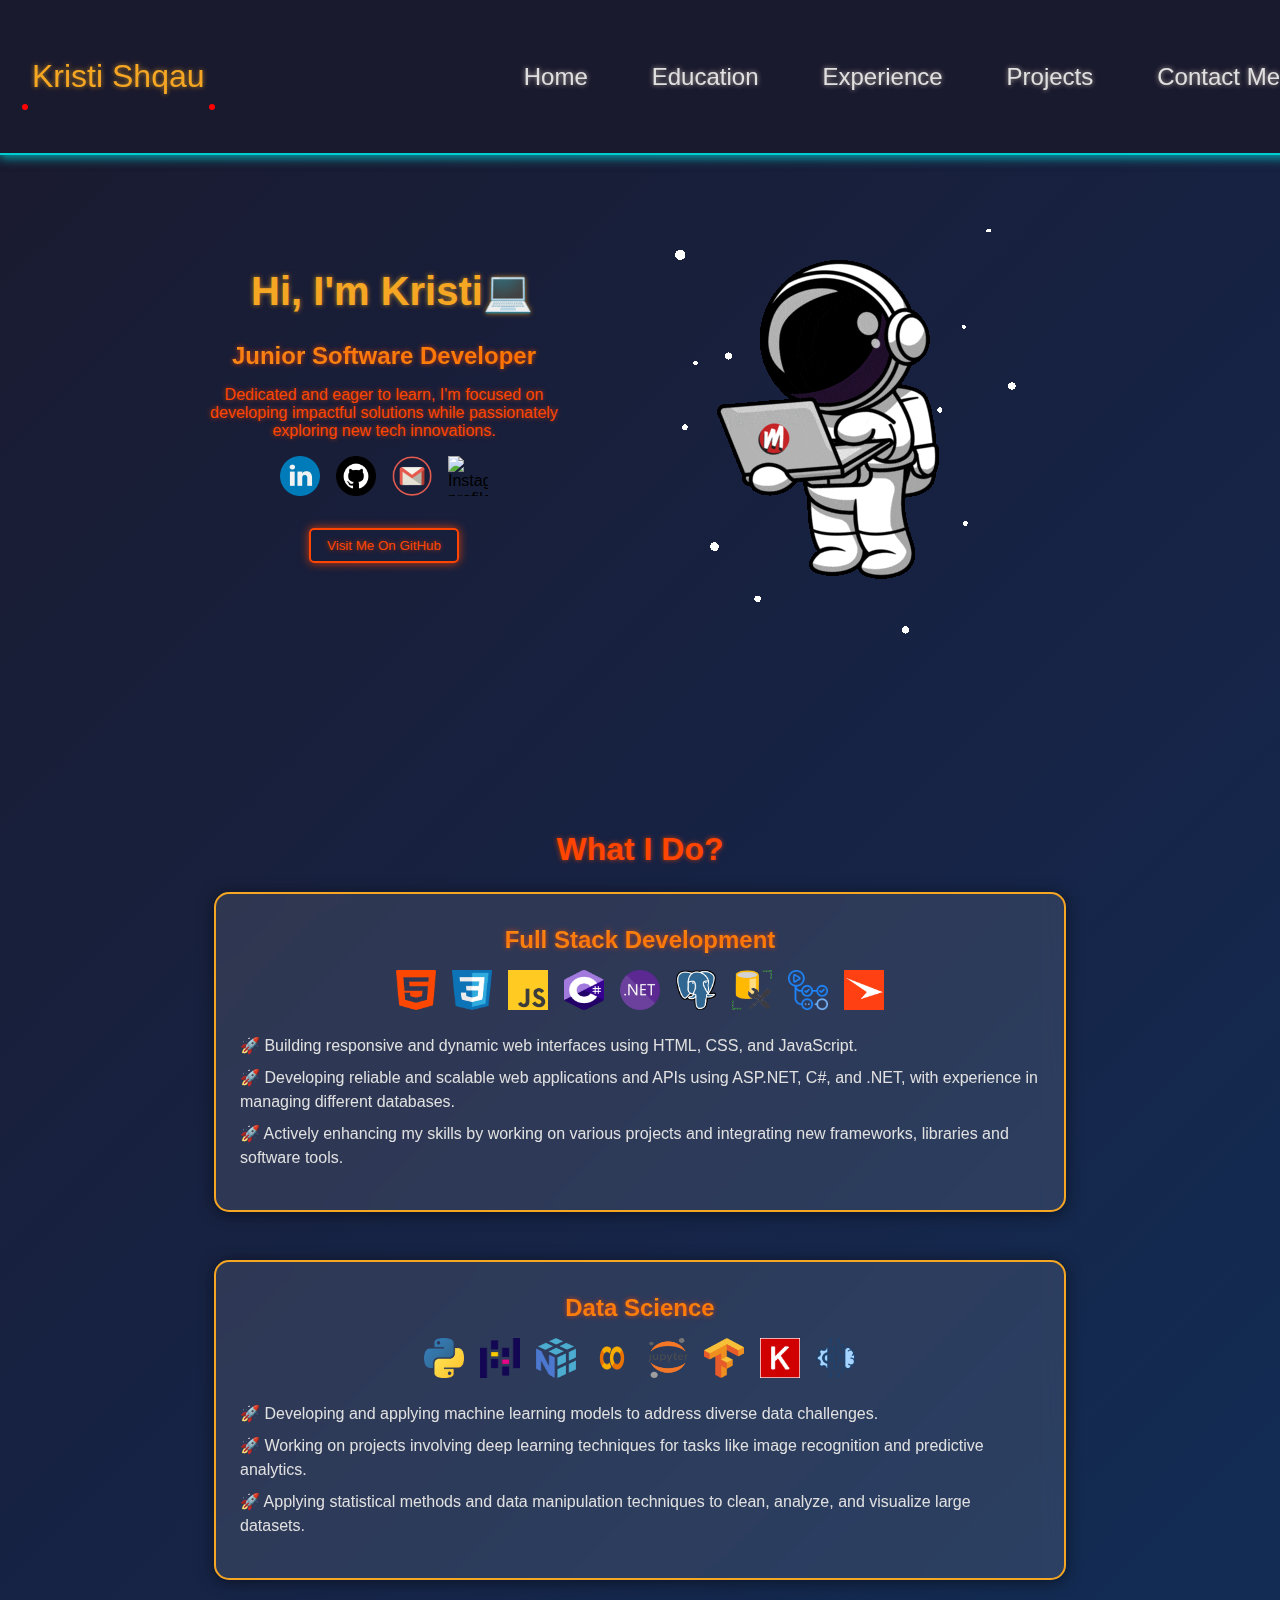
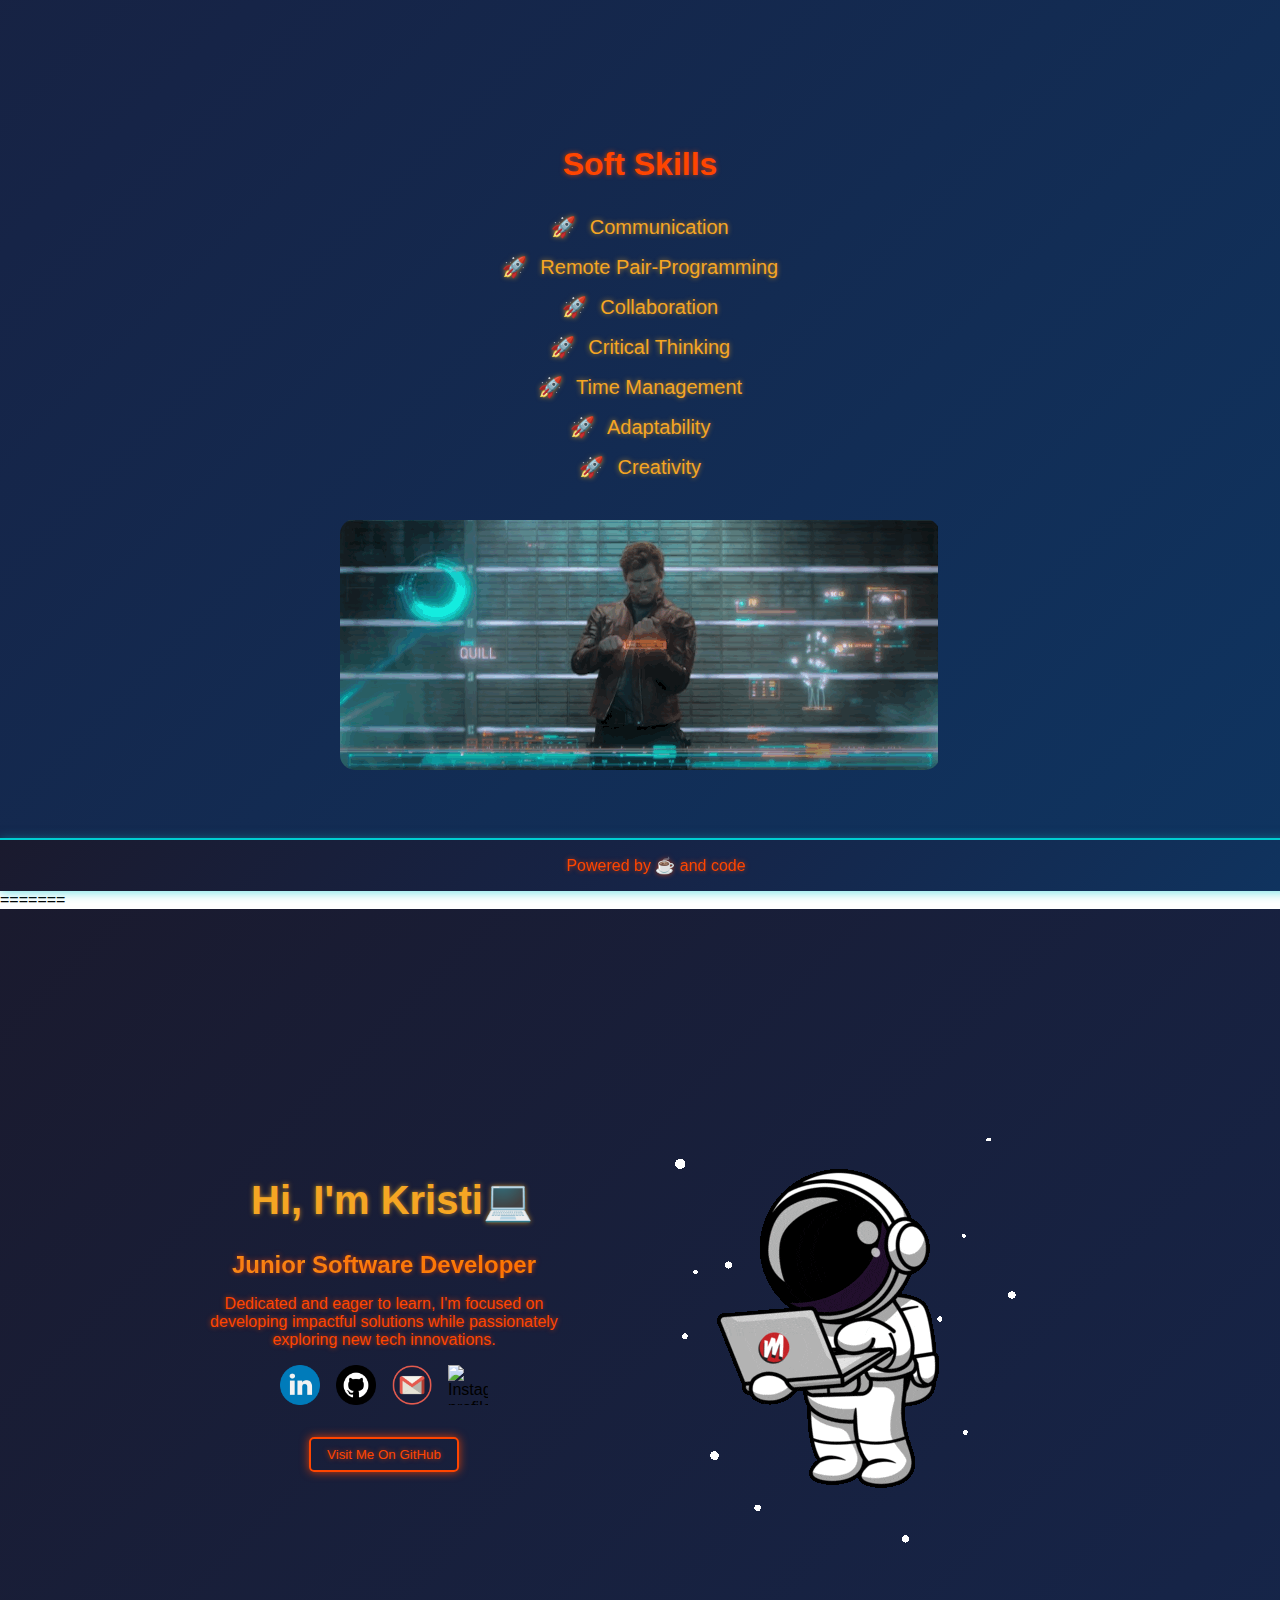
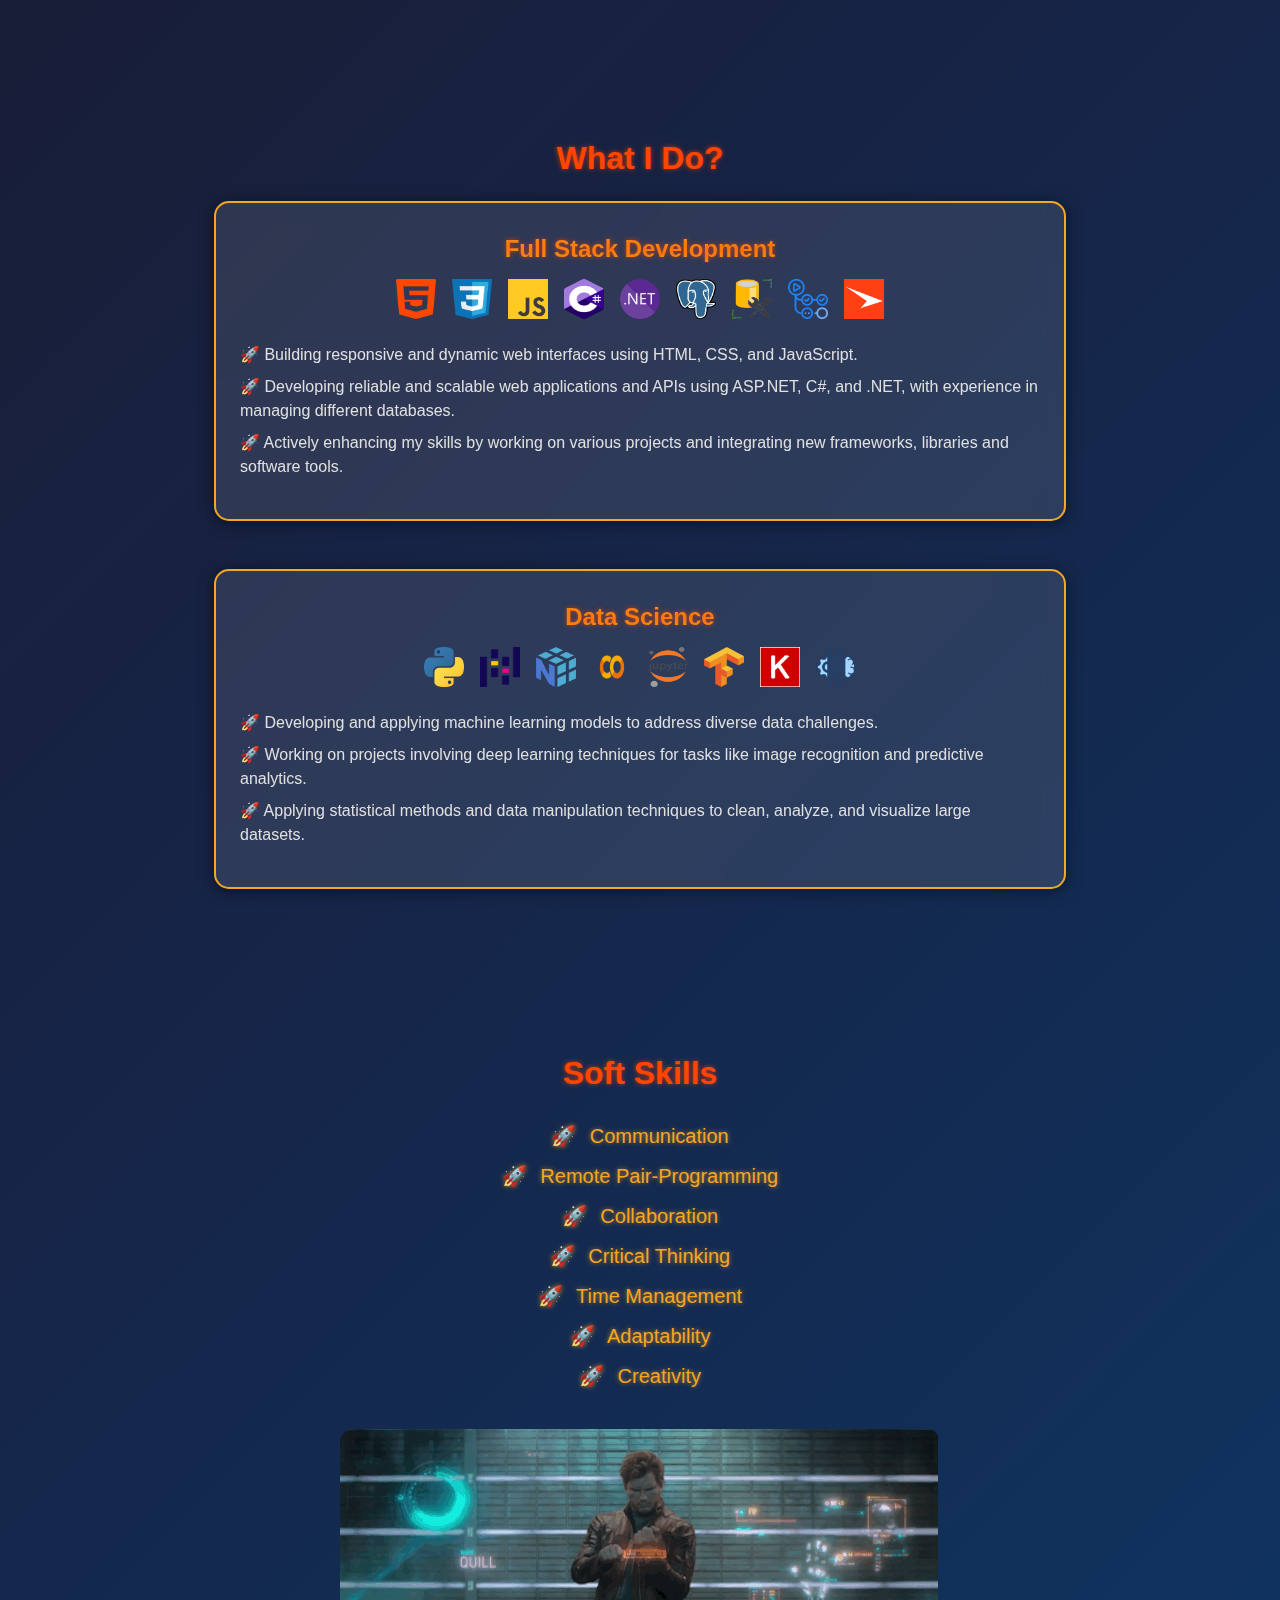
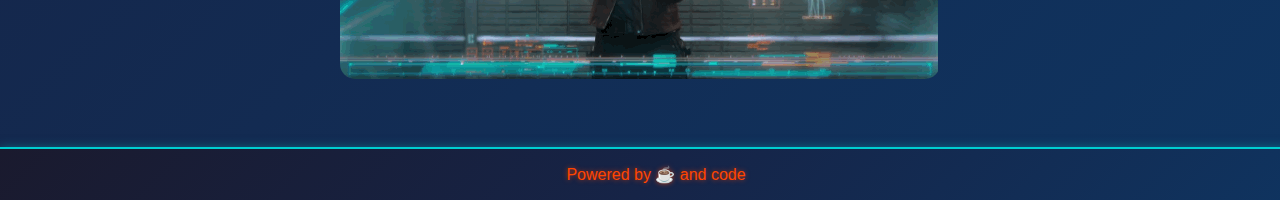
==== index.html @ fe83d421 "update index" ====
<!DOCTYPE html>
<html lang="en">
<head>
    <meta charset="UTF-8" />
    <meta http-equiv="X-UA-Compatible" content="IE=edge" />
    <meta name="viewport" content="width=device-width, initial-scale=1.0" />
    <title>Kristi Shqau</title>
    <link rel="icon" type="image/png" href="../assets/ChralshWebIcon.png">
    <link rel="stylesheet" href="../css/style.css" />
    <link rel="stylesheet" href="../css/mediaqueries.css" />
    <link rel="stylesheet" href="../css/index.css" />
</head>
<body>
    <nav id="desktop-nav">
        <div class="logo">Kristi Shqau</div>
        <div>
            <ul class="nav-links">
                <li><a href="./index.html">Home</a></li>
                <li><a href="./education.html">Education</a></li>
                <li><a href="./experience.html">Experience</a></li>
                <li><a href="./projects.html">Projects</a></li>
                <li><a href="./contact.html">Contact Me</a></li>
            </ul>
        </div>
    </nav>
    <nav id="hamburger-nav">
        <div class="logo">Kristi Shqau</div>
        <div class="hamburger-menu">
            <div class="hamburger-icon" onclick="toggleMenu()">
                <span></span>
                <span></span>
                <span></span>
            </div>
            <div class="menu-links">
              <li><a href="./index.html" onclick="toggleMenu()">Home</a></li>
              <li><a href="./education.html" onclick="toggleMenu()">Education</a></li>
              <li><a href="./experience.html" onclick="toggleMenu()">Experience</a></li>
              <li><a href="./projects.html" onclick="toggleMenu()">Projects</a></li>
              <li><a href="./contact.html" onclick="toggleMenu()">Contact</a></li>
          </div>
        </div>
    </nav>

    <main id="main-content">
        <section id="intro">
            <div class="intro-container">
                <div class="intro-text">
                    <h1 class="title">Hi, I'm Kristi💻</h1>
                    <h2 class="subtitle">Junior Software Developer</h2>
                    <p class="text">Dedicated and eager to learn, I'm focused on developing impactful solutions while passionately exploring new tech innovations.</p>
                    <div id="socials-container">
                        <img src="../assets/linkedin.png" alt="My LinkedIn profile" class="icon" onclick="window.open('https://linkedin.com/in/kristi-shqau');" />
                        <img src="../assets/github.png" alt="My Github profile" class="icon" onclick="window.open('https://github.com/kristishqau');" />
                        <img src="../assets/gmail.png" alt="Gmail profile" class="icon" onclick="window.open('mailto:shqaukristi4@gmail.com');" />
                        <img src="../assets/instagram.png" alt="Instagram profile" class="icon" onclick="window.open('https://instagram.com/kristishqau');" />
                    </div>
                    <button onclick="window.open('https://github.com/kristishqau');">Visit Me On GitHub</button>
                </div>
                <div class="intro-pic">
                    <img src="../assets/ChralshAnimatedGIF.gif" alt="Your Picture">
                </div>
            </div>
        </section>

        <section id="what-i-do">
            <h2 class="section-title">What I Do?</h2>
            <div class="what-i-do-container">
                <div class="service-section">
                <h3 class="subtitle">Full Stack Development</h3>
                <div class="skills-icons">
                    <div class="skill-icon" data-skill="HTML">
                      <img src="../assets/html.png" alt="HTML">
                    </div>
                    <div class="skill-icon" data-skill="CSS">
                      <img src="../assets/css.png" alt="CSS">
                    </div>
                    <div class="skill-icon" data-skill="JavaScript">
                      <img src="../assets/javascript.png" alt="JavaScript">
                    </div>
                    <div class="skill-icon" data-skill="C#">
                      <img src="../assets/csharp.png" alt="C#">
                    </div>
                    <div class="skill-icon" data-skill="DotNet">
                      <img src="../assets/dotnet.png" alt="DotNet">
                    </div>
                    <div class="skill-icon" data-skill="PostgreSQL">
                      <img src="../assets/postgresql.png" alt="PostgreSQL">
                    </div>
                    <div class="skill-icon" data-skill="Microsoft SQL Server Management Studio">
                      <img src="../assets/ssms.png" alt="Microsoft SQL Server Management Studio">
                    </div>
                    <div class="skill-icon" data-skill="Github Actions">
                      <img src="../assets/githubactions.png" alt="Github Actions">
                    </div>
                    <div class="skill-icon" data-skill="Creatio">
                      <img src="../assets/creatio.png" alt="Creatio">
                    </div>
                  </div>
                <ul class="services-list">
                    <li>🚀 Building responsive and dynamic web interfaces using HTML, CSS, and JavaScript.</li>
                    <li>🚀 Developing reliable and scalable web applications and APIs using ASP.NET, C#, and .NET, with experience in managing different databases.</li>
                    <li>🚀 Actively enhancing my skills by working on various projects and integrating new frameworks, libraries and software tools.</li>
                </ul>
                </div>
                <div class="service-section">
                <h3 class="subtitle">Data Science</h3>
                <div class="skills-icons">
                    <div class="skill-icon" data-skill="Python">
                      <img src="../assets/python.png" alt="Python">
                    </div>
                    <div class="skill-icon" data-skill="Pandas">
                      <img src="../assets/pandas.png" alt="Pandas">
                    </div>
                    <div class="skill-icon" data-skill="NumPy">
                      <img src="../assets/numpy.png" alt="NumPy">
                    </div>
                    <div class="skill-icon" data-skill="Google Colab">
                      <img src="../assets/GoogleColab.png" alt="Google Colab">
                    </div>
                    <div class="skill-icon" data-skill="Jupyter Notebook">
                      <img src="../assets/jupyter.png" alt="Jupyter Notebook">
                    </div>
                    <div class="skill-icon" data-skill="TensorFlow">
                      <img src="../assets/tensorflow.png" alt="TensorFlow">
                    </div>
                    <div class="skill-icon" data-skill="Keras">
                      <img src="../assets/keras.png" alt="Keras">
                    </div>
                    <div class="skill-icon" data-skill="Deep Learning">
                      <img src="../assets/deeplearning.png" alt="Deep Learning">
                    </div>
                  </div>
                <ul class="services-list">
                    <li>🚀 Developing and applying machine learning models to address diverse data challenges.</li>
                    <li>🚀 Working on projects involving deep learning techniques for tasks like image recognition and predictive analytics.</li>
                    <li>🚀 Applying statistical methods and data manipulation techniques to clean, analyze, and visualize large datasets.</li>
                </ul>
                </div>
            </div>
        </section>

        <section id="soft-skills">
            <div class="soft-skills-container">
              <div class="soft-skills-text">
                <h2 class="section-title">Soft Skills</h2>
                <ul class="skills-list">
                  <li><span class="emoji">🚀</span> Communication</li>
                  <li><span class="emoji">🚀</span> Remote Pair-Programming</li>
                  <li><span class="emoji">🚀</span> Collaboration</li>
                  <li><span class="emoji">🚀</span> Critical Thinking</li>
                  <li><span class="emoji">🚀</span> Time Management</li>
                  <li><span class="emoji">🚀</span> Adaptability</li>
                  <li><span class="emoji">🚀</span> Creativity</li>
                </ul>
              </div>
              <div class="soft-skills-pic">
                <img src="../assets/machine.gif" alt="Soft Skills" />
              </div>
            </div>
          </section>
    </main>

    <footer class="footer">
      Powered by ☕ and code
    </footer>

    <script src="../js/script.js"></script>
</body>
</html>
=======
<!DOCTYPE html>
<html lang="en">
<head>
    <meta charset="UTF-8" />
    <meta http-equiv="X-UA-Compatible" content="IE=edge" />
    <meta name="viewport" content="width=device-width, initial-scale=1.0" />
    <title>Kristi Shqau</title>
    <link rel="icon" type="image/png" href="../assets/ChralshWebIcon.png">
    <link rel="stylesheet" href="../css/style.css" />
    <link rel="stylesheet" href="../css/mediaqueries.css" />
    <link rel="stylesheet" href="../css/index.css" />
</head>
<body>
    <nav id="desktop-nav">
        <div class="logo">Kristi Shqau</div>
        <div>
            <ul class="nav-links">
                <li><a href="../index.html">Home</a></li>
                <li><a href="../pages/education.html">Education</a></li>
                <li><a href="../pages/experience.html">Experience</a></li>
                <li><a href="../pages/projects.html">Projects</a></li>
                <li><a href="../pages/contact.html">Contact Me</a></li>
            </ul>
        </div>
    </nav>
    <nav id="hamburger-nav">
        <div class="logo">Kristi Shqau</div>
        <div class="hamburger-menu">
            <div class="hamburger-icon" onclick="toggleMenu()">
                <span></span>
                <span></span>
                <span></span>
            </div>
            <div class="menu-links">
                <li><a href="../index.html" onclick="toggleMenu()">Home</a></li>
                <li><a href="../pages/education.html" onclick="toggleMenu()">Education</a></li>
                <li><a href="../pages/experience.html" onclick="toggleMenu()">Experience</a></li>
                <li><a href="../pages/projects.html" onclick="toggleMenu()">Projects</a></li>
                <li><a href="../pages/contact.html" onclick="toggleMenu()">Contact</a></li>
            </div>
        </div>
    </nav>

    <main id="main-content">
        <section id="intro">
            <div class="intro-container">
                <div class="intro-text">
                    <h1 class="title">Hi, I'm Kristi💻</h1>
                    <h2 class="subtitle">Junior Software Developer</h2>
                    <p class="text">Dedicated and eager to learn, I'm focused on developing impactful solutions while passionately exploring new tech innovations.</p>
                    <div id="socials-container">
                        <img src="../assets/linkedin.png" alt="My LinkedIn profile" class="icon" onclick="window.open('https://linkedin.com/in/kristi-shqau');" />
                        <img src="../assets/github.png" alt="My Github profile" class="icon" onclick="window.open('https://github.com/kristishqau');" />
                        <img src="../assets/gmail.png" alt="Gmail profile" class="icon" onclick="window.open('mailto:shqaukristi4@gmail.com');" />
                        <img src="../assets/instagram.png" alt="Instagram profile" class="icon" onclick="window.open('https://instagram.com/kristishqau');" />
                    </div>
                    <button onclick="window.open('https://github.com/kristishqau');">Visit Me On GitHub</button>
                </div>
                <div class="intro-pic">
                    <img src="../assets/ChralshAnimatedGIF.gif" alt="Your Picture">
                </div>
            </div>
        </section>

        <section id="what-i-do">
            <h2 class="section-title">What I Do?</h2>
            <div class="what-i-do-container">
                <div class="service-section">
                <h3 class="subtitle">Full Stack Development</h3>
                <div class="skills-icons">
                    <div class="skill-icon" data-skill="HTML">
                      <img src="../assets/html.png" alt="HTML">
                    </div>
                    <div class="skill-icon" data-skill="CSS">
                      <img src="../assets/css.png" alt="CSS">
                    </div>
                    <div class="skill-icon" data-skill="JavaScript">
                      <img src="../assets/javascript.png" alt="JavaScript">
                    </div>
                    <div class="skill-icon" data-skill="C#">
                      <img src="../assets/csharp.png" alt="C#">
                    </div>
                    <div class="skill-icon" data-skill="DotNet">
                      <img src="../assets/dotnet.png" alt="DotNet">
                    </div>
                    <div class="skill-icon" data-skill="PostgreSQL">
                      <img src="../assets/postgresql.png" alt="PostgreSQL">
                    </div>
                    <div class="skill-icon" data-skill="Microsoft SQL Server Management Studio">
                      <img src="../assets/ssms.png" alt="Microsoft SQL Server Management Studio">
                    </div>
                    <div class="skill-icon" data-skill="Github Actions">
                      <img src="../assets/githubactions.png" alt="Github Actions">
                    </div>
                    <div class="skill-icon" data-skill="Creatio">
                      <img src="../assets/creatio.png" alt="Creatio">
                    </div>
                  </div>
                <ul class="services-list">
                    <li>🚀 Building responsive and dynamic web interfaces using HTML, CSS, and JavaScript.</li>
                    <li>🚀 Developing reliable and scalable web applications and APIs using ASP.NET, C#, and .NET, with experience in managing different databases.</li>
                    <li>🚀 Actively enhancing my skills by working on various projects and integrating new frameworks, libraries and software tools.</li>
                </ul>
                </div>
                <div class="service-section">
                <h3 class="subtitle">Data Science</h3>
                <div class="skills-icons">
                    <div class="skill-icon" data-skill="Python">
                      <img src="../assets/python.png" alt="Python">
                    </div>
                    <div class="skill-icon" data-skill="Pandas">
                      <img src="../assets/pandas.png" alt="Pandas">
                    </div>
                    <div class="skill-icon" data-skill="NumPy">
                      <img src="../assets/numpy.png" alt="NumPy">
                    </div>
                    <div class="skill-icon" data-skill="Google Colab">
                      <img src="../assets/GoogleColab.png" alt="Google Colab">
                    </div>
                    <div class="skill-icon" data-skill="Jupyter Notebook">
                      <img src="../assets/jupyter.png" alt="Jupyter Notebook">
                    </div>
                    <div class="skill-icon" data-skill="TensorFlow">
                      <img src="../assets/tensorflow.png" alt="TensorFlow">
                    </div>
                    <div class="skill-icon" data-skill="Keras">
                      <img src="../assets/keras.png" alt="Keras">
                    </div>
                    <div class="skill-icon" data-skill="Deep Learning">
                      <img src="../assets/deeplearning.png" alt="Deep Learning">
                    </div>
                  </div>
                <ul class="services-list">
                    <li>🚀 Developing and applying machine learning models to address diverse data challenges.</li>
                    <li>🚀 Working on projects involving deep learning techniques for tasks like image recognition and predictive analytics.</li>
                    <li>🚀 Applying statistical methods and data manipulation techniques to clean, analyze, and visualize large datasets.</li>
                </ul>
                </div>
            </div>
        </section>

        <section id="soft-skills">
            <div class="soft-skills-container">
              <div class="soft-skills-text">
                <h2 class="section-title">Soft Skills</h2>
                <ul class="skills-list">
                  <li><span class="emoji">🚀</span> Communication</li>
                  <li><span class="emoji">🚀</span> Remote Pair-Programming</li>
                  <li><span class="emoji">🚀</span> Collaboration</li>
                  <li><span class="emoji">🚀</span> Critical Thinking</li>
                  <li><span class="emoji">🚀</span> Time Management</li>
                  <li><span class="emoji">🚀</span> Adaptability</li>
                  <li><span class="emoji">🚀</span> Creativity</li>
                </ul>
              </div>
              <div class="soft-skills-pic">
                <img src="../assets/machine.gif" alt="Soft Skills" />
              </div>
            </div>
          </section>
    </main>

    <footer class="footer">
      Powered by ☕ and code
    </footer>

    <script src="../js/script.js"></script>
</body>
</html>
---- css/style.css ----
<<<<<<< HEAD
@import url("https://fonts.googleapis.com/css2?family=Audiowide&display=swap");

* {
  margin: 0;
  padding: 0;
  box-sizing: border-box;
}

html, body {
  height: 100%;
  font-family: 'Audiowide', sans-serif;
  display: flex;
  flex-direction: column;
}

body {
  margin: 0;
  display: flex;
  flex-direction: column;
  min-height: 100vh;
}

html {
  scroll-behavior: smooth;
}

p {
  color: rgb(85, 85, 85);
}

a,
.btn {
  transition: all 300ms ease;
}

nav,
.nav-links {
  font-family: 'Audiowide', sans-serif;
  display: flex;
}

nav {
  justify-content: space-between; 
  align-items: center;
  height: 17vh;
  position: fixed; 
  top: 0;
  left: 0;
  width: 100%;
  background-color: #1a1a2e; 
  z-index: 100; 
  padding: 0 1rem; 
  animation: floatNav 2s infinite; 
  text-shadow: 0 0 5px rgba(240, 227, 206, 0.7);
  border-bottom: 2px solid #00CED1; 
  box-shadow: 0 2px 10px rgba(0, 206, 209, 0.5); 
}

.nav-links {
  gap: 2rem;
  list-style: none;
  font-size: 1.5rem;
}

.nav-links a {
  color: #e0e0e0; 
  text-decoration: none;
  transition: all 0.3s ease-in-out;
  padding: 0.5rem 1rem;
  border-radius: 5px; 
}

.nav-links a:hover {
  color: #f5a623; 
  text-decoration: underline;
  text-underline-offset: 1rem;
  text-decoration-color: #f5a623;
  text-shadow: 0 0 5px rgba(245, 166, 35, 0.7);
}

@keyframes floatNav {
  0% {
    transform: translateY(0);
  }
  50% {
    transform: translateY(-5px);
  }
  100% {
    transform: translateY(0);
  }
}

.text {
  font-family: 'Audiowide', sans-serif;
  color: #FF4500; 
  border-radius: 10px;
  text-align: center; 
  margin: 1rem 0;
  flex: 1; 
  text-shadow: 0 0 5px rgba(255, 69, 0, 0.7);
}

.subtitle {
  font-family: 'Audiowide', sans-serif;
  color: #f5a623;
  font-size: 2rem; 
  text-align: center; 
  margin-top: 0.5rem; 
  margin-bottom: 1rem; 
  background: linear-gradient(90deg, #f5a623, #ff8c00);
  -webkit-background-clip: text;
  -webkit-text-fill-color: transparent;
  background-clip: text;
  text-shadow: 0 0 5px rgba(245, 166, 35, 0.7);
}

.title,
.logo {
  font-family: 'Audiowide', sans-serif;
  color: #f5a623;
  font-size: 2rem;
  margin-left: 1rem;
  position: relative;
  animation: rocketLaunch 2s infinite;
  text-shadow: 0 0 5px rgba(245, 166, 35, 0.7);
}

@keyframes rocketLaunch {
  0% {
    transform: translateY(0);
  }
  50% {
    transform: translateY(-10px);
  }
  100% {
    transform: translateY(0);
  }
}

@keyframes rocketTrail {
  0% {
    opacity: 1;
    transform: scale(0.8);
  }
  100% {
    opacity: 0;
    transform: scale(1.2);
  }
}

.logo::before, .logo::after {
  content: '';
  position: absolute;
  width: 6px;
  height: 6px;
  border-radius: 50%;
  background-color: #f00;
  animation: rocketTrail 0.6s infinite;
}

.logo::before {
  bottom: -15px;
  left: -10px;
}

.logo::after {
  bottom: -15px;
  right: -10px;
}

.logo:hover {
  cursor: default;
}

#hamburger-nav {
  display: none;
}

.hamburger-menu {
  position: relative;
  display: inline-block;
  z-index: 1;
}

.hamburger-icon {
  display: flex;
  flex-direction: column;
  justify-content: space-between;
  height: 24px;
  width: 30px;
  cursor: pointer;
  position: relative;
  animation: rocketLaunch 2s infinite;
}

.hamburger-icon span {
  width: 100%;
  height: 2px;
  background-color:  #f5a623;
  box-shadow: 0 0 5px rgba(245, 166, 35, 0.7);
  transition: all 0.3s ease-in-out;
}

.hamburger-icon::before, .hamburger-icon::after {
  content: '';
  position: absolute;
  width: 6px;
  height: 6px;
  border-radius: 50%;
  background-color: #f00;
  animation: rocketTrail 0.6s infinite;
}

.hamburger-icon::before {
  bottom: -15px;
  left: -10px;
}

.hamburger-icon::after {
  bottom: -15px;
  right: -10px;
}

.hamburger-icon.open span:first-child {
  transform: rotate(45deg) translate(10px, 5px);
}

.hamburger-icon.open span:nth-child(2) {
  opacity: 0;
}

.hamburger-icon.open span:last-child {
  transform: rotate(-45deg) translate(10px, -5px);
}

.menu-links {
  position: absolute;
  top: 100%;
  right: 0;
  background-color:  #1a1a2e;
  width: fit-content;
  max-height: 0;
  font-family: 'Audiowide', sans-serif;
  overflow: hidden;
  transition: all 0.3s ease-in-out;
  border-radius: 2px solid #00CED1;
  text-shadow: 0 0 5px rgba(240, 227, 206, 0.7);
  box-shadow: 0 2px 10px rgba(0, 206, 209, 0.5); 
}

.services-list {
  list-style: none;
  padding: 0;
  font-family: 'Audiowide', sans-serif;
  color: #e0e0e0;
  font-size: 1rem;
  line-height: 1.5;
}

.services-list li {
  margin-bottom: 0.5rem;
}

.menu-links a {
  display: block;
  padding: 10px;
  text-align: center;
  font-size: 1.2rem;
  color: #fff;
  text-decoration: none;
  transition: all 0.3s ease-in-out;
  border: 2px solid #00CED1; 
}

.menu-links a:hover {
  color: #f5a623; 
  text-decoration-color: #f5a623;
  text-shadow: 0 0 5px rgba(245, 166, 35, 0.7);
}

.menu-links li {
  list-style: none;
}

.menu-links.open {
  max-height: 300px;
}

main {
  flex: 1;
}

#main-content {
  flex: 1; 
  padding: 2rem; 
  background: linear-gradient(135deg, #1a1a2e 0%, #162447 50%, #0f3460 100%);
}

section {
  padding-top: 4vh;
  margin: 0 10rem;
  margin-top: 12vh; 
  box-sizing: border-box;
}

.section-container {
  display: flex;
}

.title {
  font-size: 3rem;
  text-align: center;
}

#socials-container {
  display: flex;
  justify-content: center;
  margin-top: 1rem;
  margin-bottom: 1rem;
  gap: 1rem;
}

.icon {
  width: 40px;
  height: 40px;
  cursor: pointer;
  transition: transform 0.3s;
}

.icon:hover {
  transform: scale(1.1);
}

footer {
  font-family: 'Audiowide', sans-serif;
  color: #FF4500;
  position: flex; 
  left: 0;
  bottom: 0;
  width: 100%; 
  background: linear-gradient(135deg, #1a1a2e 0%, #162447 50%, #0f3460 100%);
  padding: 1rem;
  text-align: center;
  z-index: 100; 
  text-shadow: 0 0 5px rgba(255, 69, 0, 0.7);
  border-top: 2px solid #00CED1;
  box-shadow: 0 2px 10px rgba(0, 206, 209, 0.5); 
}

.footer:hover {
  cursor: default;
=======
@import url("https://fonts.googleapis.com/css2?family=Audiowide&display=swap");

* {
  margin: 0;
  padding: 0;
  box-sizing: border-box;
}

html, body {
  height: 100%;
  font-family: 'Audiowide', sans-serif;
  display: flex;
  flex-direction: column;
}

body {
  margin: 0;
  display: flex;
  flex-direction: column;
  min-height: 100vh;
}

html {
  scroll-behavior: smooth;
}

p {
  color: rgb(85, 85, 85);
}

a,
.btn {
  transition: all 300ms ease;
}

nav,
.nav-links {
  font-family: 'Audiowide', sans-serif;
  display: flex;
}

nav {
  justify-content: space-between; 
  align-items: center;
  height: 17vh;
  position: fixed; 
  top: 0;
  left: 0;
  width: 100%;
  background-color: #1a1a2e; 
  z-index: 100; 
  padding: 0 1rem; 
  animation: floatNav 2s infinite; 
  text-shadow: 0 0 5px rgba(240, 227, 206, 0.7);
  border-bottom: 2px solid #00CED1; 
  box-shadow: 0 2px 10px rgba(0, 206, 209, 0.5); 
}

.nav-links {
  gap: 2rem;
  list-style: none;
  font-size: 1.5rem;
}

.nav-links a {
  color: #e0e0e0; 
  text-decoration: none;
  transition: all 0.3s ease-in-out;
  padding: 0.5rem 1rem;
  border-radius: 5px; 
}

.nav-links a:hover {
  color: #f5a623; 
  text-decoration: underline;
  text-underline-offset: 1rem;
  text-decoration-color: #f5a623;
  text-shadow: 0 0 5px rgba(245, 166, 35, 0.7);
}

@keyframes floatNav {
  0% {
    transform: translateY(0);
  }
  50% {
    transform: translateY(-5px);
  }
  100% {
    transform: translateY(0);
  }
}

.text {
  font-family: 'Audiowide', sans-serif;
  color: #FF4500; 
  border-radius: 10px;
  text-align: center; 
  margin: 1rem 0;
  flex: 1; 
  text-shadow: 0 0 5px rgba(255, 69, 0, 0.7);
}

.subtitle {
  font-family: 'Audiowide', sans-serif;
  color: #f5a623;
  font-size: 2rem; 
  text-align: center; 
  margin-top: 0.5rem; 
  margin-bottom: 1rem; 
  background: linear-gradient(90deg, #f5a623, #ff8c00);
  -webkit-background-clip: text;
  -webkit-text-fill-color: transparent;
  background-clip: text;
  text-shadow: 0 0 5px rgba(245, 166, 35, 0.7);
}

.title,
.logo {
  font-family: 'Audiowide', sans-serif;
  color: #f5a623;
  font-size: 2rem;
  margin-left: 1rem;
  position: relative;
  animation: rocketLaunch 2s infinite;
  text-shadow: 0 0 5px rgba(245, 166, 35, 0.7);
}

@keyframes rocketLaunch {
  0% {
    transform: translateY(0);
  }
  50% {
    transform: translateY(-10px);
  }
  100% {
    transform: translateY(0);
  }
}

@keyframes rocketTrail {
  0% {
    opacity: 1;
    transform: scale(0.8);
  }
  100% {
    opacity: 0;
    transform: scale(1.2);
  }
}

.logo::before, .logo::after {
  content: '';
  position: absolute;
  width: 6px;
  height: 6px;
  border-radius: 50%;
  background-color: #f00;
  animation: rocketTrail 0.6s infinite;
}

.logo::before {
  bottom: -15px;
  left: -10px;
}

.logo::after {
  bottom: -15px;
  right: -10px;
}

.logo:hover {
  cursor: default;
}

#hamburger-nav {
  display: none;
}

.hamburger-menu {
  position: relative;
  display: inline-block;
  z-index: 1;
}

.hamburger-icon {
  display: flex;
  flex-direction: column;
  justify-content: space-between;
  height: 24px;
  width: 30px;
  cursor: pointer;
  position: relative;
  animation: rocketLaunch 2s infinite;
}

.hamburger-icon span {
  width: 100%;
  height: 2px;
  background-color:  #f5a623;
  box-shadow: 0 0 5px rgba(245, 166, 35, 0.7);
  transition: all 0.3s ease-in-out;
}

.hamburger-icon::before, .hamburger-icon::after {
  content: '';
  position: absolute;
  width: 6px;
  height: 6px;
  border-radius: 50%;
  background-color: #f00;
  animation: rocketTrail 0.6s infinite;
}

.hamburger-icon::before {
  bottom: -15px;
  left: -10px;
}

.hamburger-icon::after {
  bottom: -15px;
  right: -10px;
}

.hamburger-icon.open span:first-child {
  transform: rotate(45deg) translate(10px, 5px);
}

.hamburger-icon.open span:nth-child(2) {
  opacity: 0;
}

.hamburger-icon.open span:last-child {
  transform: rotate(-45deg) translate(10px, -5px);
}

.menu-links {
  position: absolute;
  top: 100%;
  right: 0;
  background-color:  #1a1a2e;
  width: fit-content;
  max-height: 0;
  font-family: 'Audiowide', sans-serif;
  overflow: hidden;
  transition: all 0.3s ease-in-out;
  border-radius: 2px solid #00CED1;
  text-shadow: 0 0 5px rgba(240, 227, 206, 0.7);
  box-shadow: 0 2px 10px rgba(0, 206, 209, 0.5); 
}

.services-list {
  list-style: none;
  padding: 0;
  font-family: 'Audiowide', sans-serif;
  color: #e0e0e0;
  font-size: 1rem;
  line-height: 1.5;
}

.services-list li {
  margin-bottom: 0.5rem;
}

.menu-links a {
  display: block;
  padding: 10px;
  text-align: center;
  font-size: 1.2rem;
  color: #fff;
  text-decoration: none;
  transition: all 0.3s ease-in-out;
  border: 2px solid #00CED1; 
}

.menu-links a:hover {
  color: #f5a623; 
  text-decoration-color: #f5a623;
  text-shadow: 0 0 5px rgba(245, 166, 35, 0.7);
}

.menu-links li {
  list-style: none;
}

.menu-links.open {
  max-height: 300px;
}

main {
  flex: 1;
}

#main-content {
  flex: 1; 
  padding: 2rem; 
  background: linear-gradient(135deg, #1a1a2e 0%, #162447 50%, #0f3460 100%);
}

section {
  padding-top: 4vh;
  margin: 0 10rem;
  margin-top: 12vh; 
  box-sizing: border-box;
}

.section-container {
  display: flex;
}

.title {
  font-size: 3rem;
  text-align: center;
}

#socials-container {
  display: flex;
  justify-content: center;
  margin-top: 1rem;
  margin-bottom: 1rem;
  gap: 1rem;
}

.icon {
  width: 40px;
  height: 40px;
  cursor: pointer;
  transition: transform 0.3s;
}

.icon:hover {
  transform: scale(1.1);
}

footer {
  font-family: 'Audiowide', sans-serif;
  color: #FF4500;
  position: flex; 
  left: 0;
  bottom: 0;
  width: 100%; 
  background: linear-gradient(135deg, #1a1a2e 0%, #162447 50%, #0f3460 100%);
  padding: 1rem;
  text-align: center;
  z-index: 100; 
  text-shadow: 0 0 5px rgba(255, 69, 0, 0.7);
  border-top: 2px solid #00CED1;
  box-shadow: 0 2px 10px rgba(0, 206, 209, 0.5); 
}

.footer:hover {
  cursor: default;
>>>>>>> 8d13cd2512633ac71db98e1af1cf1fa1e4f5f92f
}
---- css/mediaqueries.css ----
<<<<<<< HEAD
@media screen and (max-width: 1400px) {
  #contact,
  #projects {
    height: fit-content;
  }
}

@media screen and (max-width: 1200px) {
  #desktop-nav {
    display: none;
  }
  #hamburger-nav {
    display: flex;
  }
  #experience {
    margin-top: 17vh;
  }

  section,
  .contact-container{
    height: fit-content;
  }

  section {
    margin: 0 5%;
    margin-top: 17vh; 
  }
}

@media screen and (max-width: 768px) {
  .contact-container{
    flex-wrap: wrap;
  }

  .contact-text,
  .nav-links li a {
    font-size: 1rem;
  }

  .logo {
    font-size: 1.5rem;
  }

  .nav-links {
    flex-direction: column;
    gap: 0.5rem;
    text-align: center;
  }
  
  .contact-image img,
  .intro-pic img {
    height: 400px;
    width: 100%;
    display: flex;
    justify-content: center;
    align-items: center;
  }

  .title {
    font-size: 2rem;
  }

  .intro-container {
    display: flex;
    flex-direction: column;
    gap: 2rem;
    text-align: center;
    align-items: center;
  }

  .intro-text {
    text-align: center; 
    flex: 2;
    margin-left: 2rem;
  }

  .services-list {
    font-size: 0.9rem;
  }

  footer {
    height: auto; 
    margin-bottom: 2rem; 
  }
=======
@media screen and (max-width: 1400px) {
  #contact,
  #projects {
    height: fit-content;
  }
}

@media screen and (max-width: 1200px) {
  #desktop-nav {
    display: none;
  }
  #hamburger-nav {
    display: flex;
  }
  #experience {
    margin-top: 17vh;
  }

  section,
  .contact-container{
    height: fit-content;
  }

  section {
    margin: 0 5%;
    margin-top: 17vh; 
  }
}

@media screen and (max-width: 768px) {
  .contact-container{
    flex-wrap: wrap;
  }

  .contact-text,
  .nav-links li a {
    font-size: 1rem;
  }

  .logo {
    font-size: 1.5rem;
  }

  .nav-links {
    flex-direction: column;
    gap: 0.5rem;
    text-align: center;
  }
  
  .contact-image img,
  .intro-pic img {
    height: 400px;
    width: 100%;
    display: flex;
    justify-content: center;
    align-items: center;
  }

  .title {
    font-size: 2rem;
  }

  .intro-container {
    display: flex;
    flex-direction: column;
    gap: 2rem;
    text-align: center;
    align-items: center;
  }

  .intro-text {
    text-align: center; 
    flex: 2;
    margin-left: 2rem;
  }

  .services-list {
    font-size: 0.9rem;
  }

  footer {
    height: auto; 
    margin-bottom: 2rem; 
  }
>>>>>>> 8d13cd2512633ac71db98e1af1cf1fa1e4f5f92f
}
---- css/index.css ----
<<<<<<< HEAD
  #intro {
    display: flex;
    align-items: center;
  }
  
  .intro-container {
    display: flex;
    flex-direction: row;
    align-items: center;
    gap: 2rem;
  }
  
  .intro-pic img {
    max-width: 100%;
    border-radius: 15px;
  }
  
  .intro-text {
    flex: 2;
  }
  
  .title {
    font-size: 2.5rem;
  }
  
  #what-i-do {
    text-align: center;
  }
  
  .section-title {
    font-family: 'Audiowide', sans-serif;
    color: #ff4500;
    font-size: 2rem;
    margin-bottom: 1.5rem;
    text-shadow: 0 0 5px rgba(255, 69, 0, 0.7);
  }
  
  .what-i-do-container {
    display: flex;
    flex-direction: column;
    align-items: center;
    gap: 3rem;
    max-width: 900px;
  }
  
  .service-section {
    background: rgba(255, 255, 255, 0.1);
    border-radius: 15px;
    border: 2px solid #f5a623;
    padding: 1.5rem;
    width: 90%;
    max-width: 800px;
    box-shadow: 0 2px 15px rgba(0, 0, 0, 0.5);
    backdrop-filter: blur(10px);
    text-align: left;
    transition: transform 0.3s, box-shadow 0.3s;
  }
  
  .service-section:hover {
    transform: translateY(-10px);
    box-shadow: 0 4px 30px rgba(0, 0, 0, 0.7);
  }
  
  .subtitle {
    font-family: 'Audiowide', sans-serif;
    color: #ff4500;
    font-size: 1.5rem;
    margin-bottom: 1rem;
    text-shadow: 0 0 5px rgba(255, 69, 0, 0.7);
  }
  
  .skills-icons {
    display: flex;
    justify-content: center;
    gap: 1rem;
    margin-bottom: 1.5rem;
    position: relative;
  }
  
  .skill-icon {
    position: relative;
    width: 40px;
    height: 40px;
  }
  
  .skill-icon img {
    width: 100%;
    height: 100%;
    transition: transform 0.3s;
  }
  
  .skill-icon:hover img {
    transform: scale(1.2);
    cursor: default;
  }
  
  .skill-icon::after {
    content: attr(data-skill);
    position: absolute;
    bottom: -45px;
    left: 50%;
    transform: translateX(-50%);
    background: #1a1a2e;
    color: #ff4500;
    border: 2px solid #f5a623;
    text-shadow: 0 0 5px rgba(255, 69, 0, 0.7);
    padding: 0.5rem;
    border-radius: 5px;
    opacity: 0;
    transition: opacity 0.3s;
    pointer-events: none;
    white-space: nowrap;
    font-size: 0.875rem;
    z-index: 100;
  }
  
  .skill-icon:hover::after {
    opacity: 1;
  }
  
  button {
    font-family: 'Audiowide', sans-serif;
    background: none;
    border: 2px solid #ff4500;
    color: #ff4500;
    padding: 0.5rem 1rem;
    border-radius: 5px;
    cursor: pointer;
    transition: background-color 0.3s ease, color 0.3s ease;
    display: block;
    margin: 2rem auto; 
    text-shadow: 0 0 5px rgba(255, 69, 0, 0.7);
    box-shadow: 0 0 10px rgba(255, 69, 0, 0.8);
  }
  
  button:hover {
    background-color: #ff4500;
    color: #1a1a2e;
  }

  #soft-skills {
    padding: 2rem;
    text-align: center;
  }
  
  .section-title {
    font-family: 'Audiowide', sans-serif;
    color: #ff4500;
    font-size: 2rem;
    margin-bottom: 1.5rem;
    text-shadow: 0 0 5px rgba(255, 69, 0, 0.7);
  }
  
  .soft-skills-text {
    margin-bottom: 2rem;
  }
  
  .skills-list {
    list-style: none;
    padding: 0;
    font-family: 'Audiowide', sans-serif;
    color: #f5a623;
    text-shadow: 0 0 5px rgba(245, 166, 35, 0.7);
    font-size: 1.25rem;
    line-height: 2;
  }
  
  .skills-list .emoji {
    margin-right: 0.5rem;
  }
  
  .soft-skills-pic img {
    max-width: 100%;
    border-radius: 15px;
  }
  

  @media screen and (max-width: 768px) {
    .intro-container {
        flex-direction: column;
        align-items: center;
      }

      .intro-text {
        flex: 1;
        margin-left: 0;
        text-align: center;
        width: 100%;
      }

      .section-title {
        font-size: 1.75rem;
      }
    
      .service-section {
        padding: 1rem;
      }
    
      .subtitle {
        font-size: 1.25rem;
      }
    
      .skills-icons {
        display: flex;
        flex-wrap: wrap;
        justify-content: center;
        gap: 0.5rem;
        margin-bottom: 1rem;
      }
    
      .skill-icon {
        width: 30px;
        height: 30px;
      }
    
      .skill-icon img {
        width: 100%;
        height: 100%;
      }
    
      .skill-icon::after {
        bottom: -35px;
        font-size: 0.75rem;
        padding: 0.25rem;
        z-index: 100;
      }
    
      .services-list {
        font-size: 0.875rem;
      }
=======
  #intro {
    display: flex;
    align-items: center;
  }
  
  .intro-container {
    display: flex;
    flex-direction: row;
    align-items: center;
    gap: 2rem;
  }
  
  .intro-pic img {
    max-width: 100%;
    border-radius: 15px;
  }
  
  .intro-text {
    flex: 2;
  }
  
  .title {
    font-size: 2.5rem;
  }
  
  #what-i-do {
    text-align: center;
  }
  
  .section-title {
    font-family: 'Audiowide', sans-serif;
    color: #ff4500;
    font-size: 2rem;
    margin-bottom: 1.5rem;
    text-shadow: 0 0 5px rgba(255, 69, 0, 0.7);
  }
  
  .what-i-do-container {
    display: flex;
    flex-direction: column;
    align-items: center;
    gap: 3rem;
    max-width: 900px;
  }
  
  .service-section {
    background: rgba(255, 255, 255, 0.1);
    border-radius: 15px;
    border: 2px solid #f5a623;
    padding: 1.5rem;
    width: 90%;
    max-width: 800px;
    box-shadow: 0 2px 15px rgba(0, 0, 0, 0.5);
    backdrop-filter: blur(10px);
    text-align: left;
    transition: transform 0.3s, box-shadow 0.3s;
  }
  
  .service-section:hover {
    transform: translateY(-10px);
    box-shadow: 0 4px 30px rgba(0, 0, 0, 0.7);
  }
  
  .subtitle {
    font-family: 'Audiowide', sans-serif;
    color: #ff4500;
    font-size: 1.5rem;
    margin-bottom: 1rem;
    text-shadow: 0 0 5px rgba(255, 69, 0, 0.7);
  }
  
  .skills-icons {
    display: flex;
    justify-content: center;
    gap: 1rem;
    margin-bottom: 1.5rem;
    position: relative;
  }
  
  .skill-icon {
    position: relative;
    width: 40px;
    height: 40px;
  }
  
  .skill-icon img {
    width: 100%;
    height: 100%;
    transition: transform 0.3s;
  }
  
  .skill-icon:hover img {
    transform: scale(1.2);
    cursor: default;
  }
  
  .skill-icon::after {
    content: attr(data-skill);
    position: absolute;
    bottom: -45px;
    left: 50%;
    transform: translateX(-50%);
    background: #1a1a2e;
    color: #ff4500;
    border: 2px solid #f5a623;
    text-shadow: 0 0 5px rgba(255, 69, 0, 0.7);
    padding: 0.5rem;
    border-radius: 5px;
    opacity: 0;
    transition: opacity 0.3s;
    pointer-events: none;
    white-space: nowrap;
    font-size: 0.875rem;
    z-index: 100;
  }
  
  .skill-icon:hover::after {
    opacity: 1;
  }
  
  button {
    font-family: 'Audiowide', sans-serif;
    background: none;
    border: 2px solid #ff4500;
    color: #ff4500;
    padding: 0.5rem 1rem;
    border-radius: 5px;
    cursor: pointer;
    transition: background-color 0.3s ease, color 0.3s ease;
    display: block;
    margin: 2rem auto; 
    text-shadow: 0 0 5px rgba(255, 69, 0, 0.7);
    box-shadow: 0 0 10px rgba(255, 69, 0, 0.8);
  }
  
  button:hover {
    background-color: #ff4500;
    color: #1a1a2e;
  }

  #soft-skills {
    padding: 2rem;
    text-align: center;
  }
  
  .section-title {
    font-family: 'Audiowide', sans-serif;
    color: #ff4500;
    font-size: 2rem;
    margin-bottom: 1.5rem;
    text-shadow: 0 0 5px rgba(255, 69, 0, 0.7);
  }
  
  .soft-skills-text {
    margin-bottom: 2rem;
  }
  
  .skills-list {
    list-style: none;
    padding: 0;
    font-family: 'Audiowide', sans-serif;
    color: #f5a623;
    text-shadow: 0 0 5px rgba(245, 166, 35, 0.7);
    font-size: 1.25rem;
    line-height: 2;
  }
  
  .skills-list .emoji {
    margin-right: 0.5rem;
  }
  
  .soft-skills-pic img {
    max-width: 100%;
    border-radius: 15px;
  }
  

  @media screen and (max-width: 768px) {
    .intro-container {
        flex-direction: column;
        align-items: center;
      }

      .intro-text {
        flex: 1;
        margin-left: 0;
        text-align: center;
        width: 100%;
      }

      .section-title {
        font-size: 1.75rem;
      }
    
      .service-section {
        padding: 1rem;
      }
    
      .subtitle {
        font-size: 1.25rem;
      }
    
      .skills-icons {
        display: flex;
        flex-wrap: wrap;
        justify-content: center;
        gap: 0.5rem;
        margin-bottom: 1rem;
      }
    
      .skill-icon {
        width: 30px;
        height: 30px;
      }
    
      .skill-icon img {
        width: 100%;
        height: 100%;
      }
    
      .skill-icon::after {
        bottom: -35px;
        font-size: 0.75rem;
        padding: 0.25rem;
        z-index: 100;
      }
    
      .services-list {
        font-size: 0.875rem;
      }
>>>>>>> 8d13cd2512633ac71db98e1af1cf1fa1e4f5f92f
  }
---- css/style.css ----
<<<<<<< HEAD
@import url("https://fonts.googleapis.com/css2?family=Audiowide&display=swap");

* {
  margin: 0;
  padding: 0;
  box-sizing: border-box;
}

html, body {
  height: 100%;
  font-family: 'Audiowide', sans-serif;
  display: flex;
  flex-direction: column;
}

body {
  margin: 0;
  display: flex;
  flex-direction: column;
  min-height: 100vh;
}

html {
  scroll-behavior: smooth;
}

p {
  color: rgb(85, 85, 85);
}

a,
.btn {
  transition: all 300ms ease;
}

nav,
.nav-links {
  font-family: 'Audiowide', sans-serif;
  display: flex;
}

nav {
  justify-content: space-between; 
  align-items: center;
  height: 17vh;
  position: fixed; 
  top: 0;
  left: 0;
  width: 100%;
  background-color: #1a1a2e; 
  z-index: 100; 
  padding: 0 1rem; 
  animation: floatNav 2s infinite; 
  text-shadow: 0 0 5px rgba(240, 227, 206, 0.7);
  border-bottom: 2px solid #00CED1; 
  box-shadow: 0 2px 10px rgba(0, 206, 209, 0.5); 
}

.nav-links {
  gap: 2rem;
  list-style: none;
  font-size: 1.5rem;
}

.nav-links a {
  color: #e0e0e0; 
  text-decoration: none;
  transition: all 0.3s ease-in-out;
  padding: 0.5rem 1rem;
  border-radius: 5px; 
}

.nav-links a:hover {
  color: #f5a623; 
  text-decoration: underline;
  text-underline-offset: 1rem;
  text-decoration-color: #f5a623;
  text-shadow: 0 0 5px rgba(245, 166, 35, 0.7);
}

@keyframes floatNav {
  0% {
    transform: translateY(0);
  }
  50% {
    transform: translateY(-5px);
  }
  100% {
    transform: translateY(0);
  }
}

.text {
  font-family: 'Audiowide', sans-serif;
  color: #FF4500; 
  border-radius: 10px;
  text-align: center; 
  margin: 1rem 0;
  flex: 1; 
  text-shadow: 0 0 5px rgba(255, 69, 0, 0.7);
}

.subtitle {
  font-family: 'Audiowide', sans-serif;
  color: #f5a623;
  font-size: 2rem; 
  text-align: center; 
  margin-top: 0.5rem; 
  margin-bottom: 1rem; 
  background: linear-gradient(90deg, #f5a623, #ff8c00);
  -webkit-background-clip: text;
  -webkit-text-fill-color: transparent;
  background-clip: text;
  text-shadow: 0 0 5px rgba(245, 166, 35, 0.7);
}

.title,
.logo {
  font-family: 'Audiowide', sans-serif;
  color: #f5a623;
  font-size: 2rem;
  margin-left: 1rem;
  position: relative;
  animation: rocketLaunch 2s infinite;
  text-shadow: 0 0 5px rgba(245, 166, 35, 0.7);
}

@keyframes rocketLaunch {
  0% {
    transform: translateY(0);
  }
  50% {
    transform: translateY(-10px);
  }
  100% {
    transform: translateY(0);
  }
}

@keyframes rocketTrail {
  0% {
    opacity: 1;
    transform: scale(0.8);
  }
  100% {
    opacity: 0;
    transform: scale(1.2);
  }
}

.logo::before, .logo::after {
  content: '';
  position: absolute;
  width: 6px;
  height: 6px;
  border-radius: 50%;
  background-color: #f00;
  animation: rocketTrail 0.6s infinite;
}

.logo::before {
  bottom: -15px;
  left: -10px;
}

.logo::after {
  bottom: -15px;
  right: -10px;
}

.logo:hover {
  cursor: default;
}

#hamburger-nav {
  display: none;
}

.hamburger-menu {
  position: relative;
  display: inline-block;
  z-index: 1;
}

.hamburger-icon {
  display: flex;
  flex-direction: column;
  justify-content: space-between;
  height: 24px;
  width: 30px;
  cursor: pointer;
  position: relative;
  animation: rocketLaunch 2s infinite;
}

.hamburger-icon span {
  width: 100%;
  height: 2px;
  background-color:  #f5a623;
  box-shadow: 0 0 5px rgba(245, 166, 35, 0.7);
  transition: all 0.3s ease-in-out;
}

.hamburger-icon::before, .hamburger-icon::after {
  content: '';
  position: absolute;
  width: 6px;
  height: 6px;
  border-radius: 50%;
  background-color: #f00;
  animation: rocketTrail 0.6s infinite;
}

.hamburger-icon::before {
  bottom: -15px;
  left: -10px;
}

.hamburger-icon::after {
  bottom: -15px;
  right: -10px;
}

.hamburger-icon.open span:first-child {
  transform: rotate(45deg) translate(10px, 5px);
}

.hamburger-icon.open span:nth-child(2) {
  opacity: 0;
}

.hamburger-icon.open span:last-child {
  transform: rotate(-45deg) translate(10px, -5px);
}

.menu-links {
  position: absolute;
  top: 100%;
  right: 0;
  background-color:  #1a1a2e;
  width: fit-content;
  max-height: 0;
  font-family: 'Audiowide', sans-serif;
  overflow: hidden;
  transition: all 0.3s ease-in-out;
  border-radius: 2px solid #00CED1;
  text-shadow: 0 0 5px rgba(240, 227, 206, 0.7);
  box-shadow: 0 2px 10px rgba(0, 206, 209, 0.5); 
}

.services-list {
  list-style: none;
  padding: 0;
  font-family: 'Audiowide', sans-serif;
  color: #e0e0e0;
  font-size: 1rem;
  line-height: 1.5;
}

.services-list li {
  margin-bottom: 0.5rem;
}

.menu-links a {
  display: block;
  padding: 10px;
  text-align: center;
  font-size: 1.2rem;
  color: #fff;
  text-decoration: none;
  transition: all 0.3s ease-in-out;
  border: 2px solid #00CED1; 
}

.menu-links a:hover {
  color: #f5a623; 
  text-decoration-color: #f5a623;
  text-shadow: 0 0 5px rgba(245, 166, 35, 0.7);
}

.menu-links li {
  list-style: none;
}

.menu-links.open {
  max-height: 300px;
}

main {
  flex: 1;
}

#main-content {
  flex: 1; 
  padding: 2rem; 
  background: linear-gradient(135deg, #1a1a2e 0%, #162447 50%, #0f3460 100%);
}

section {
  padding-top: 4vh;
  margin: 0 10rem;
  margin-top: 12vh; 
  box-sizing: border-box;
}

.section-container {
  display: flex;
}

.title {
  font-size: 3rem;
  text-align: center;
}

#socials-container {
  display: flex;
  justify-content: center;
  margin-top: 1rem;
  margin-bottom: 1rem;
  gap: 1rem;
}

.icon {
  width: 40px;
  height: 40px;
  cursor: pointer;
  transition: transform 0.3s;
}

.icon:hover {
  transform: scale(1.1);
}

footer {
  font-family: 'Audiowide', sans-serif;
  color: #FF4500;
  position: flex; 
  left: 0;
  bottom: 0;
  width: 100%; 
  background: linear-gradient(135deg, #1a1a2e 0%, #162447 50%, #0f3460 100%);
  padding: 1rem;
  text-align: center;
  z-index: 100; 
  text-shadow: 0 0 5px rgba(255, 69, 0, 0.7);
  border-top: 2px solid #00CED1;
  box-shadow: 0 2px 10px rgba(0, 206, 209, 0.5); 
}

.footer:hover {
  cursor: default;
=======
@import url("https://fonts.googleapis.com/css2?family=Audiowide&display=swap");

* {
  margin: 0;
  padding: 0;
  box-sizing: border-box;
}

html, body {
  height: 100%;
  font-family: 'Audiowide', sans-serif;
  display: flex;
  flex-direction: column;
}

body {
  margin: 0;
  display: flex;
  flex-direction: column;
  min-height: 100vh;
}

html {
  scroll-behavior: smooth;
}

p {
  color: rgb(85, 85, 85);
}

a,
.btn {
  transition: all 300ms ease;
}

nav,
.nav-links {
  font-family: 'Audiowide', sans-serif;
  display: flex;
}

nav {
  justify-content: space-between; 
  align-items: center;
  height: 17vh;
  position: fixed; 
  top: 0;
  left: 0;
  width: 100%;
  background-color: #1a1a2e; 
  z-index: 100; 
  padding: 0 1rem; 
  animation: floatNav 2s infinite; 
  text-shadow: 0 0 5px rgba(240, 227, 206, 0.7);
  border-bottom: 2px solid #00CED1; 
  box-shadow: 0 2px 10px rgba(0, 206, 209, 0.5); 
}

.nav-links {
  gap: 2rem;
  list-style: none;
  font-size: 1.5rem;
}

.nav-links a {
  color: #e0e0e0; 
  text-decoration: none;
  transition: all 0.3s ease-in-out;
  padding: 0.5rem 1rem;
  border-radius: 5px; 
}

.nav-links a:hover {
  color: #f5a623; 
  text-decoration: underline;
  text-underline-offset: 1rem;
  text-decoration-color: #f5a623;
  text-shadow: 0 0 5px rgba(245, 166, 35, 0.7);
}

@keyframes floatNav {
  0% {
    transform: translateY(0);
  }
  50% {
    transform: translateY(-5px);
  }
  100% {
    transform: translateY(0);
  }
}

.text {
  font-family: 'Audiowide', sans-serif;
  color: #FF4500; 
  border-radius: 10px;
  text-align: center; 
  margin: 1rem 0;
  flex: 1; 
  text-shadow: 0 0 5px rgba(255, 69, 0, 0.7);
}

.subtitle {
  font-family: 'Audiowide', sans-serif;
  color: #f5a623;
  font-size: 2rem; 
  text-align: center; 
  margin-top: 0.5rem; 
  margin-bottom: 1rem; 
  background: linear-gradient(90deg, #f5a623, #ff8c00);
  -webkit-background-clip: text;
  -webkit-text-fill-color: transparent;
  background-clip: text;
  text-shadow: 0 0 5px rgba(245, 166, 35, 0.7);
}

.title,
.logo {
  font-family: 'Audiowide', sans-serif;
  color: #f5a623;
  font-size: 2rem;
  margin-left: 1rem;
  position: relative;
  animation: rocketLaunch 2s infinite;
  text-shadow: 0 0 5px rgba(245, 166, 35, 0.7);
}

@keyframes rocketLaunch {
  0% {
    transform: translateY(0);
  }
  50% {
    transform: translateY(-10px);
  }
  100% {
    transform: translateY(0);
  }
}

@keyframes rocketTrail {
  0% {
    opacity: 1;
    transform: scale(0.8);
  }
  100% {
    opacity: 0;
    transform: scale(1.2);
  }
}

.logo::before, .logo::after {
  content: '';
  position: absolute;
  width: 6px;
  height: 6px;
  border-radius: 50%;
  background-color: #f00;
  animation: rocketTrail 0.6s infinite;
}

.logo::before {
  bottom: -15px;
  left: -10px;
}

.logo::after {
  bottom: -15px;
  right: -10px;
}

.logo:hover {
  cursor: default;
}

#hamburger-nav {
  display: none;
}

.hamburger-menu {
  position: relative;
  display: inline-block;
  z-index: 1;
}

.hamburger-icon {
  display: flex;
  flex-direction: column;
  justify-content: space-between;
  height: 24px;
  width: 30px;
  cursor: pointer;
  position: relative;
  animation: rocketLaunch 2s infinite;
}

.hamburger-icon span {
  width: 100%;
  height: 2px;
  background-color:  #f5a623;
  box-shadow: 0 0 5px rgba(245, 166, 35, 0.7);
  transition: all 0.3s ease-in-out;
}

.hamburger-icon::before, .hamburger-icon::after {
  content: '';
  position: absolute;
  width: 6px;
  height: 6px;
  border-radius: 50%;
  background-color: #f00;
  animation: rocketTrail 0.6s infinite;
}

.hamburger-icon::before {
  bottom: -15px;
  left: -10px;
}

.hamburger-icon::after {
  bottom: -15px;
  right: -10px;
}

.hamburger-icon.open span:first-child {
  transform: rotate(45deg) translate(10px, 5px);
}

.hamburger-icon.open span:nth-child(2) {
  opacity: 0;
}

.hamburger-icon.open span:last-child {
  transform: rotate(-45deg) translate(10px, -5px);
}

.menu-links {
  position: absolute;
  top: 100%;
  right: 0;
  background-color:  #1a1a2e;
  width: fit-content;
  max-height: 0;
  font-family: 'Audiowide', sans-serif;
  overflow: hidden;
  transition: all 0.3s ease-in-out;
  border-radius: 2px solid #00CED1;
  text-shadow: 0 0 5px rgba(240, 227, 206, 0.7);
  box-shadow: 0 2px 10px rgba(0, 206, 209, 0.5); 
}

.services-list {
  list-style: none;
  padding: 0;
  font-family: 'Audiowide', sans-serif;
  color: #e0e0e0;
  font-size: 1rem;
  line-height: 1.5;
}

.services-list li {
  margin-bottom: 0.5rem;
}

.menu-links a {
  display: block;
  padding: 10px;
  text-align: center;
  font-size: 1.2rem;
  color: #fff;
  text-decoration: none;
  transition: all 0.3s ease-in-out;
  border: 2px solid #00CED1; 
}

.menu-links a:hover {
  color: #f5a623; 
  text-decoration-color: #f5a623;
  text-shadow: 0 0 5px rgba(245, 166, 35, 0.7);
}

.menu-links li {
  list-style: none;
}

.menu-links.open {
  max-height: 300px;
}

main {
  flex: 1;
}

#main-content {
  flex: 1; 
  padding: 2rem; 
  background: linear-gradient(135deg, #1a1a2e 0%, #162447 50%, #0f3460 100%);
}

section {
  padding-top: 4vh;
  margin: 0 10rem;
  margin-top: 12vh; 
  box-sizing: border-box;
}

.section-container {
  display: flex;
}

.title {
  font-size: 3rem;
  text-align: center;
}

#socials-container {
  display: flex;
  justify-content: center;
  margin-top: 1rem;
  margin-bottom: 1rem;
  gap: 1rem;
}

.icon {
  width: 40px;
  height: 40px;
  cursor: pointer;
  transition: transform 0.3s;
}

.icon:hover {
  transform: scale(1.1);
}

footer {
  font-family: 'Audiowide', sans-serif;
  color: #FF4500;
  position: flex; 
  left: 0;
  bottom: 0;
  width: 100%; 
  background: linear-gradient(135deg, #1a1a2e 0%, #162447 50%, #0f3460 100%);
  padding: 1rem;
  text-align: center;
  z-index: 100; 
  text-shadow: 0 0 5px rgba(255, 69, 0, 0.7);
  border-top: 2px solid #00CED1;
  box-shadow: 0 2px 10px rgba(0, 206, 209, 0.5); 
}

.footer:hover {
  cursor: default;
>>>>>>> 8d13cd2512633ac71db98e1af1cf1fa1e4f5f92f
}
---- css/mediaqueries.css ----
<<<<<<< HEAD
@media screen and (max-width: 1400px) {
  #contact,
  #projects {
    height: fit-content;
  }
}

@media screen and (max-width: 1200px) {
  #desktop-nav {
    display: none;
  }
  #hamburger-nav {
    display: flex;
  }
  #experience {
    margin-top: 17vh;
  }

  section,
  .contact-container{
    height: fit-content;
  }

  section {
    margin: 0 5%;
    margin-top: 17vh; 
  }
}

@media screen and (max-width: 768px) {
  .contact-container{
    flex-wrap: wrap;
  }

  .contact-text,
  .nav-links li a {
    font-size: 1rem;
  }

  .logo {
    font-size: 1.5rem;
  }

  .nav-links {
    flex-direction: column;
    gap: 0.5rem;
    text-align: center;
  }
  
  .contact-image img,
  .intro-pic img {
    height: 400px;
    width: 100%;
    display: flex;
    justify-content: center;
    align-items: center;
  }

  .title {
    font-size: 2rem;
  }

  .intro-container {
    display: flex;
    flex-direction: column;
    gap: 2rem;
    text-align: center;
    align-items: center;
  }

  .intro-text {
    text-align: center; 
    flex: 2;
    margin-left: 2rem;
  }

  .services-list {
    font-size: 0.9rem;
  }

  footer {
    height: auto; 
    margin-bottom: 2rem; 
  }
=======
@media screen and (max-width: 1400px) {
  #contact,
  #projects {
    height: fit-content;
  }
}

@media screen and (max-width: 1200px) {
  #desktop-nav {
    display: none;
  }
  #hamburger-nav {
    display: flex;
  }
  #experience {
    margin-top: 17vh;
  }

  section,
  .contact-container{
    height: fit-content;
  }

  section {
    margin: 0 5%;
    margin-top: 17vh; 
  }
}

@media screen and (max-width: 768px) {
  .contact-container{
    flex-wrap: wrap;
  }

  .contact-text,
  .nav-links li a {
    font-size: 1rem;
  }

  .logo {
    font-size: 1.5rem;
  }

  .nav-links {
    flex-direction: column;
    gap: 0.5rem;
    text-align: center;
  }
  
  .contact-image img,
  .intro-pic img {
    height: 400px;
    width: 100%;
    display: flex;
    justify-content: center;
    align-items: center;
  }

  .title {
    font-size: 2rem;
  }

  .intro-container {
    display: flex;
    flex-direction: column;
    gap: 2rem;
    text-align: center;
    align-items: center;
  }

  .intro-text {
    text-align: center; 
    flex: 2;
    margin-left: 2rem;
  }

  .services-list {
    font-size: 0.9rem;
  }

  footer {
    height: auto; 
    margin-bottom: 2rem; 
  }
>>>>>>> 8d13cd2512633ac71db98e1af1cf1fa1e4f5f92f
}
---- css/index.css ----
<<<<<<< HEAD
  #intro {
    display: flex;
    align-items: center;
  }
  
  .intro-container {
    display: flex;
    flex-direction: row;
    align-items: center;
    gap: 2rem;
  }
  
  .intro-pic img {
    max-width: 100%;
    border-radius: 15px;
  }
  
  .intro-text {
    flex: 2;
  }
  
  .title {
    font-size: 2.5rem;
  }
  
  #what-i-do {
    text-align: center;
  }
  
  .section-title {
    font-family: 'Audiowide', sans-serif;
    color: #ff4500;
    font-size: 2rem;
    margin-bottom: 1.5rem;
    text-shadow: 0 0 5px rgba(255, 69, 0, 0.7);
  }
  
  .what-i-do-container {
    display: flex;
    flex-direction: column;
    align-items: center;
    gap: 3rem;
    max-width: 900px;
  }
  
  .service-section {
    background: rgba(255, 255, 255, 0.1);
    border-radius: 15px;
    border: 2px solid #f5a623;
    padding: 1.5rem;
    width: 90%;
    max-width: 800px;
    box-shadow: 0 2px 15px rgba(0, 0, 0, 0.5);
    backdrop-filter: blur(10px);
    text-align: left;
    transition: transform 0.3s, box-shadow 0.3s;
  }
  
  .service-section:hover {
    transform: translateY(-10px);
    box-shadow: 0 4px 30px rgba(0, 0, 0, 0.7);
  }
  
  .subtitle {
    font-family: 'Audiowide', sans-serif;
    color: #ff4500;
    font-size: 1.5rem;
    margin-bottom: 1rem;
    text-shadow: 0 0 5px rgba(255, 69, 0, 0.7);
  }
  
  .skills-icons {
    display: flex;
    justify-content: center;
    gap: 1rem;
    margin-bottom: 1.5rem;
    position: relative;
  }
  
  .skill-icon {
    position: relative;
    width: 40px;
    height: 40px;
  }
  
  .skill-icon img {
    width: 100%;
    height: 100%;
    transition: transform 0.3s;
  }
  
  .skill-icon:hover img {
    transform: scale(1.2);
    cursor: default;
  }
  
  .skill-icon::after {
    content: attr(data-skill);
    position: absolute;
    bottom: -45px;
    left: 50%;
    transform: translateX(-50%);
    background: #1a1a2e;
    color: #ff4500;
    border: 2px solid #f5a623;
    text-shadow: 0 0 5px rgba(255, 69, 0, 0.7);
    padding: 0.5rem;
    border-radius: 5px;
    opacity: 0;
    transition: opacity 0.3s;
    pointer-events: none;
    white-space: nowrap;
    font-size: 0.875rem;
    z-index: 100;
  }
  
  .skill-icon:hover::after {
    opacity: 1;
  }
  
  button {
    font-family: 'Audiowide', sans-serif;
    background: none;
    border: 2px solid #ff4500;
    color: #ff4500;
    padding: 0.5rem 1rem;
    border-radius: 5px;
    cursor: pointer;
    transition: background-color 0.3s ease, color 0.3s ease;
    display: block;
    margin: 2rem auto; 
    text-shadow: 0 0 5px rgba(255, 69, 0, 0.7);
    box-shadow: 0 0 10px rgba(255, 69, 0, 0.8);
  }
  
  button:hover {
    background-color: #ff4500;
    color: #1a1a2e;
  }

  #soft-skills {
    padding: 2rem;
    text-align: center;
  }
  
  .section-title {
    font-family: 'Audiowide', sans-serif;
    color: #ff4500;
    font-size: 2rem;
    margin-bottom: 1.5rem;
    text-shadow: 0 0 5px rgba(255, 69, 0, 0.7);
  }
  
  .soft-skills-text {
    margin-bottom: 2rem;
  }
  
  .skills-list {
    list-style: none;
    padding: 0;
    font-family: 'Audiowide', sans-serif;
    color: #f5a623;
    text-shadow: 0 0 5px rgba(245, 166, 35, 0.7);
    font-size: 1.25rem;
    line-height: 2;
  }
  
  .skills-list .emoji {
    margin-right: 0.5rem;
  }
  
  .soft-skills-pic img {
    max-width: 100%;
    border-radius: 15px;
  }
  

  @media screen and (max-width: 768px) {
    .intro-container {
        flex-direction: column;
        align-items: center;
      }

      .intro-text {
        flex: 1;
        margin-left: 0;
        text-align: center;
        width: 100%;
      }

      .section-title {
        font-size: 1.75rem;
      }
    
      .service-section {
        padding: 1rem;
      }
    
      .subtitle {
        font-size: 1.25rem;
      }
    
      .skills-icons {
        display: flex;
        flex-wrap: wrap;
        justify-content: center;
        gap: 0.5rem;
        margin-bottom: 1rem;
      }
    
      .skill-icon {
        width: 30px;
        height: 30px;
      }
    
      .skill-icon img {
        width: 100%;
        height: 100%;
      }
    
      .skill-icon::after {
        bottom: -35px;
        font-size: 0.75rem;
        padding: 0.25rem;
        z-index: 100;
      }
    
      .services-list {
        font-size: 0.875rem;
      }
=======
  #intro {
    display: flex;
    align-items: center;
  }
  
  .intro-container {
    display: flex;
    flex-direction: row;
    align-items: center;
    gap: 2rem;
  }
  
  .intro-pic img {
    max-width: 100%;
    border-radius: 15px;
  }
  
  .intro-text {
    flex: 2;
  }
  
  .title {
    font-size: 2.5rem;
  }
  
  #what-i-do {
    text-align: center;
  }
  
  .section-title {
    font-family: 'Audiowide', sans-serif;
    color: #ff4500;
    font-size: 2rem;
    margin-bottom: 1.5rem;
    text-shadow: 0 0 5px rgba(255, 69, 0, 0.7);
  }
  
  .what-i-do-container {
    display: flex;
    flex-direction: column;
    align-items: center;
    gap: 3rem;
    max-width: 900px;
  }
  
  .service-section {
    background: rgba(255, 255, 255, 0.1);
    border-radius: 15px;
    border: 2px solid #f5a623;
    padding: 1.5rem;
    width: 90%;
    max-width: 800px;
    box-shadow: 0 2px 15px rgba(0, 0, 0, 0.5);
    backdrop-filter: blur(10px);
    text-align: left;
    transition: transform 0.3s, box-shadow 0.3s;
  }
  
  .service-section:hover {
    transform: translateY(-10px);
    box-shadow: 0 4px 30px rgba(0, 0, 0, 0.7);
  }
  
  .subtitle {
    font-family: 'Audiowide', sans-serif;
    color: #ff4500;
    font-size: 1.5rem;
    margin-bottom: 1rem;
    text-shadow: 0 0 5px rgba(255, 69, 0, 0.7);
  }
  
  .skills-icons {
    display: flex;
    justify-content: center;
    gap: 1rem;
    margin-bottom: 1.5rem;
    position: relative;
  }
  
  .skill-icon {
    position: relative;
    width: 40px;
    height: 40px;
  }
  
  .skill-icon img {
    width: 100%;
    height: 100%;
    transition: transform 0.3s;
  }
  
  .skill-icon:hover img {
    transform: scale(1.2);
    cursor: default;
  }
  
  .skill-icon::after {
    content: attr(data-skill);
    position: absolute;
    bottom: -45px;
    left: 50%;
    transform: translateX(-50%);
    background: #1a1a2e;
    color: #ff4500;
    border: 2px solid #f5a623;
    text-shadow: 0 0 5px rgba(255, 69, 0, 0.7);
    padding: 0.5rem;
    border-radius: 5px;
    opacity: 0;
    transition: opacity 0.3s;
    pointer-events: none;
    white-space: nowrap;
    font-size: 0.875rem;
    z-index: 100;
  }
  
  .skill-icon:hover::after {
    opacity: 1;
  }
  
  button {
    font-family: 'Audiowide', sans-serif;
    background: none;
    border: 2px solid #ff4500;
    color: #ff4500;
    padding: 0.5rem 1rem;
    border-radius: 5px;
    cursor: pointer;
    transition: background-color 0.3s ease, color 0.3s ease;
    display: block;
    margin: 2rem auto; 
    text-shadow: 0 0 5px rgba(255, 69, 0, 0.7);
    box-shadow: 0 0 10px rgba(255, 69, 0, 0.8);
  }
  
  button:hover {
    background-color: #ff4500;
    color: #1a1a2e;
  }

  #soft-skills {
    padding: 2rem;
    text-align: center;
  }
  
  .section-title {
    font-family: 'Audiowide', sans-serif;
    color: #ff4500;
    font-size: 2rem;
    margin-bottom: 1.5rem;
    text-shadow: 0 0 5px rgba(255, 69, 0, 0.7);
  }
  
  .soft-skills-text {
    margin-bottom: 2rem;
  }
  
  .skills-list {
    list-style: none;
    padding: 0;
    font-family: 'Audiowide', sans-serif;
    color: #f5a623;
    text-shadow: 0 0 5px rgba(245, 166, 35, 0.7);
    font-size: 1.25rem;
    line-height: 2;
  }
  
  .skills-list .emoji {
    margin-right: 0.5rem;
  }
  
  .soft-skills-pic img {
    max-width: 100%;
    border-radius: 15px;
  }
  

  @media screen and (max-width: 768px) {
    .intro-container {
        flex-direction: column;
        align-items: center;
      }

      .intro-text {
        flex: 1;
        margin-left: 0;
        text-align: center;
        width: 100%;
      }

      .section-title {
        font-size: 1.75rem;
      }
    
      .service-section {
        padding: 1rem;
      }
    
      .subtitle {
        font-size: 1.25rem;
      }
    
      .skills-icons {
        display: flex;
        flex-wrap: wrap;
        justify-content: center;
        gap: 0.5rem;
        margin-bottom: 1rem;
      }
    
      .skill-icon {
        width: 30px;
        height: 30px;
      }
    
      .skill-icon img {
        width: 100%;
        height: 100%;
      }
    
      .skill-icon::after {
        bottom: -35px;
        font-size: 0.75rem;
        padding: 0.25rem;
        z-index: 100;
      }
    
      .services-list {
        font-size: 0.875rem;
      }
>>>>>>> 8d13cd2512633ac71db98e1af1cf1fa1e4f5f92f
  }
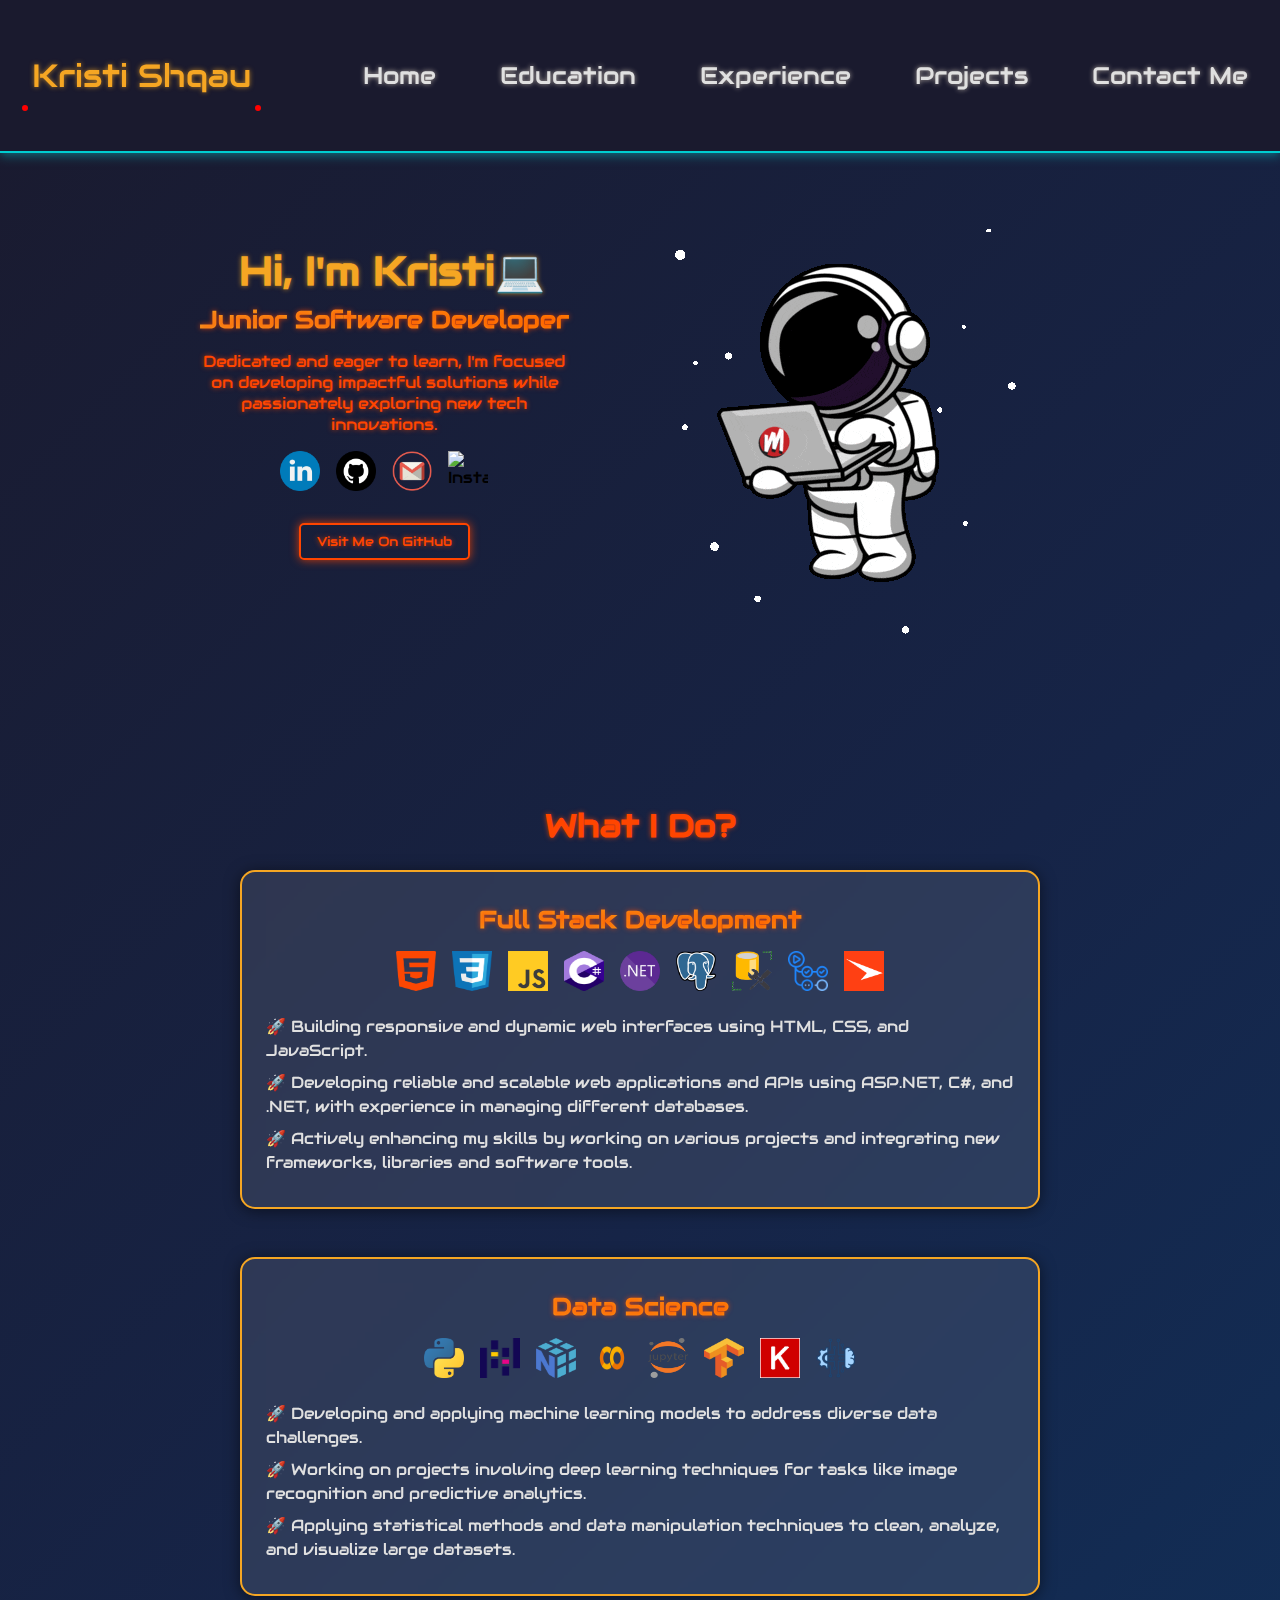
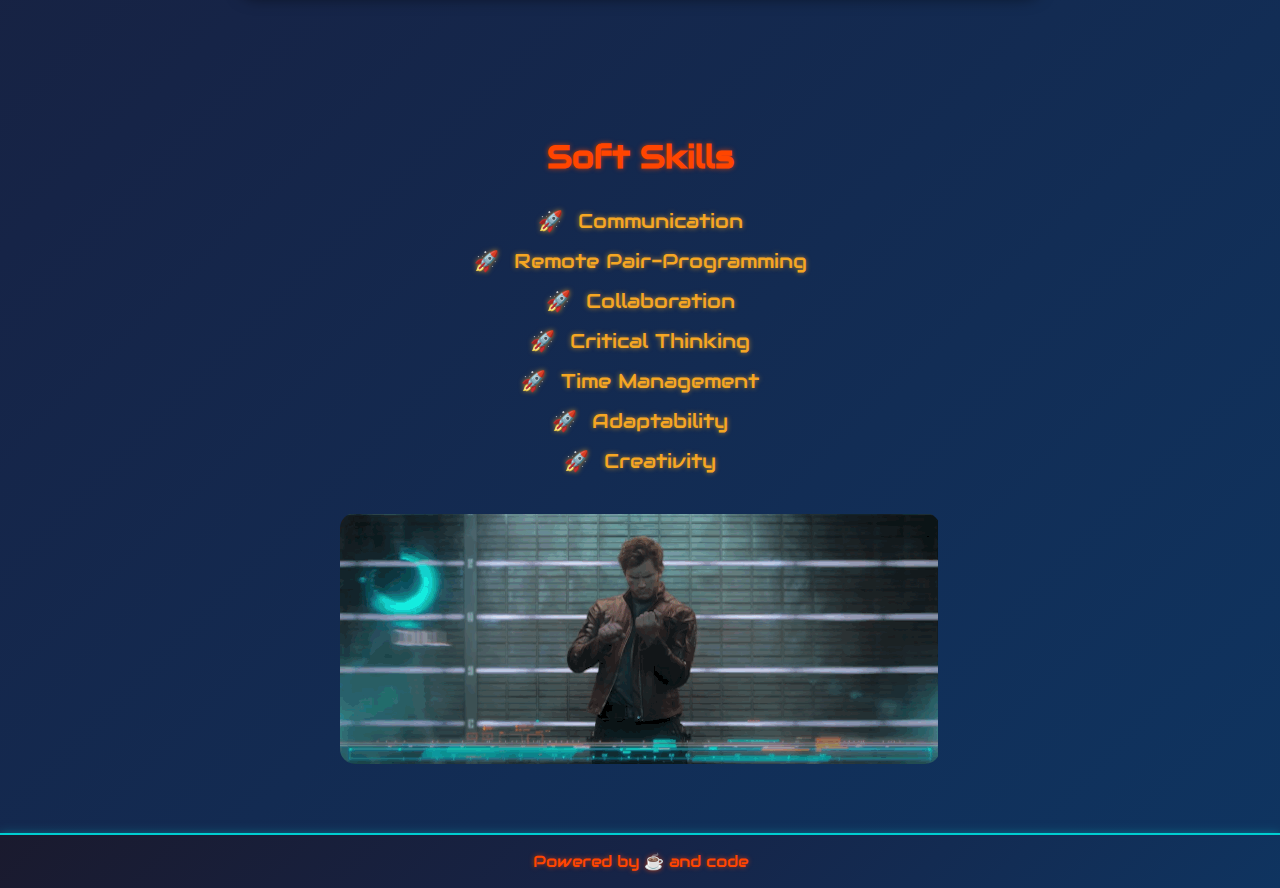
==== commit 1c8ba2c8: "update files" ====
--- a/index.html
+++ b/index.html
@@ -166,174 +166,4 @@
 
     <script src="../js/script.js"></script>
 </body>
-</html>
-=======
-<!DOCTYPE html>
-<html lang="en">
-<head>
-    <meta charset="UTF-8" />
-    <meta http-equiv="X-UA-Compatible" content="IE=edge" />
-    <meta name="viewport" content="width=device-width, initial-scale=1.0" />
-    <title>Kristi Shqau</title>
-    <link rel="icon" type="image/png" href="../assets/ChralshWebIcon.png">
-    <link rel="stylesheet" href="../css/style.css" />
-    <link rel="stylesheet" href="../css/mediaqueries.css" />
-    <link rel="stylesheet" href="../css/index.css" />
-</head>
-<body>
-    <nav id="desktop-nav">
-        <div class="logo">Kristi Shqau</div>
-        <div>
-            <ul class="nav-links">
-                <li><a href="../index.html">Home</a></li>
-                <li><a href="../pages/education.html">Education</a></li>
-                <li><a href="../pages/experience.html">Experience</a></li>
-                <li><a href="../pages/projects.html">Projects</a></li>
-                <li><a href="../pages/contact.html">Contact Me</a></li>
-            </ul>
-        </div>
-    </nav>
-    <nav id="hamburger-nav">
-        <div class="logo">Kristi Shqau</div>
-        <div class="hamburger-menu">
-            <div class="hamburger-icon" onclick="toggleMenu()">
-                <span></span>
-                <span></span>
-                <span></span>
-            </div>
-            <div class="menu-links">
-                <li><a href="../index.html" onclick="toggleMenu()">Home</a></li>
-                <li><a href="../pages/education.html" onclick="toggleMenu()">Education</a></li>
-                <li><a href="../pages/experience.html" onclick="toggleMenu()">Experience</a></li>
-                <li><a href="../pages/projects.html" onclick="toggleMenu()">Projects</a></li>
-                <li><a href="../pages/contact.html" onclick="toggleMenu()">Contact</a></li>
-            </div>
-        </div>
-    </nav>
-
-    <main id="main-content">
-        <section id="intro">
-            <div class="intro-container">
-                <div class="intro-text">
-                    <h1 class="title">Hi, I'm Kristi💻</h1>
-                    <h2 class="subtitle">Junior Software Developer</h2>
-                    <p class="text">Dedicated and eager to learn, I'm focused on developing impactful solutions while passionately exploring new tech innovations.</p>
-                    <div id="socials-container">
-                        <img src="../assets/linkedin.png" alt="My LinkedIn profile" class="icon" onclick="window.open('https://linkedin.com/in/kristi-shqau');" />
-                        <img src="../assets/github.png" alt="My Github profile" class="icon" onclick="window.open('https://github.com/kristishqau');" />
-                        <img src="../assets/gmail.png" alt="Gmail profile" class="icon" onclick="window.open('mailto:shqaukristi4@gmail.com');" />
-                        <img src="../assets/instagram.png" alt="Instagram profile" class="icon" onclick="window.open('https://instagram.com/kristishqau');" />
-                    </div>
-                    <button onclick="window.open('https://github.com/kristishqau');">Visit Me On GitHub</button>
-                </div>
-                <div class="intro-pic">
-                    <img src="../assets/ChralshAnimatedGIF.gif" alt="Your Picture">
-                </div>
-            </div>
-        </section>
-
-        <section id="what-i-do">
-            <h2 class="section-title">What I Do?</h2>
-            <div class="what-i-do-container">
-                <div class="service-section">
-                <h3 class="subtitle">Full Stack Development</h3>
-                <div class="skills-icons">
-                    <div class="skill-icon" data-skill="HTML">
-                      <img src="../assets/html.png" alt="HTML">
-                    </div>
-                    <div class="skill-icon" data-skill="CSS">
-                      <img src="../assets/css.png" alt="CSS">
-                    </div>
-                    <div class="skill-icon" data-skill="JavaScript">
-                      <img src="../assets/javascript.png" alt="JavaScript">
-                    </div>
-                    <div class="skill-icon" data-skill="C#">
-                      <img src="../assets/csharp.png" alt="C#">
-                    </div>
-                    <div class="skill-icon" data-skill="DotNet">
-                      <img src="../assets/dotnet.png" alt="DotNet">
-                    </div>
-                    <div class="skill-icon" data-skill="PostgreSQL">
-                      <img src="../assets/postgresql.png" alt="PostgreSQL">
-                    </div>
-                    <div class="skill-icon" data-skill="Microsoft SQL Server Management Studio">
-                      <img src="../assets/ssms.png" alt="Microsoft SQL Server Management Studio">
-                    </div>
-                    <div class="skill-icon" data-skill="Github Actions">
-                      <img src="../assets/githubactions.png" alt="Github Actions">
-                    </div>
-                    <div class="skill-icon" data-skill="Creatio">
-                      <img src="../assets/creatio.png" alt="Creatio">
-                    </div>
-                  </div>
-                <ul class="services-list">
-                    <li>🚀 Building responsive and dynamic web interfaces using HTML, CSS, and JavaScript.</li>
-                    <li>🚀 Developing reliable and scalable web applications and APIs using ASP.NET, C#, and .NET, with experience in managing different databases.</li>
-                    <li>🚀 Actively enhancing my skills by working on various projects and integrating new frameworks, libraries and software tools.</li>
-                </ul>
-                </div>
-                <div class="service-section">
-                <h3 class="subtitle">Data Science</h3>
-                <div class="skills-icons">
-                    <div class="skill-icon" data-skill="Python">
-                      <img src="../assets/python.png" alt="Python">
-                    </div>
-                    <div class="skill-icon" data-skill="Pandas">
-                      <img src="../assets/pandas.png" alt="Pandas">
-                    </div>
-                    <div class="skill-icon" data-skill="NumPy">
-                      <img src="../assets/numpy.png" alt="NumPy">
-                    </div>
-                    <div class="skill-icon" data-skill="Google Colab">
-                      <img src="../assets/GoogleColab.png" alt="Google Colab">
-                    </div>
-                    <div class="skill-icon" data-skill="Jupyter Notebook">
-                      <img src="../assets/jupyter.png" alt="Jupyter Notebook">
-                    </div>
-                    <div class="skill-icon" data-skill="TensorFlow">
-                      <img src="../assets/tensorflow.png" alt="TensorFlow">
-                    </div>
-                    <div class="skill-icon" data-skill="Keras">
-                      <img src="../assets/keras.png" alt="Keras">
-                    </div>
-                    <div class="skill-icon" data-skill="Deep Learning">
-                      <img src="../assets/deeplearning.png" alt="Deep Learning">
-                    </div>
-                  </div>
-                <ul class="services-list">
-                    <li>🚀 Developing and applying machine learning models to address diverse data challenges.</li>
-                    <li>🚀 Working on projects involving deep learning techniques for tasks like image recognition and predictive analytics.</li>
-                    <li>🚀 Applying statistical methods and data manipulation techniques to clean, analyze, and visualize large datasets.</li>
-                </ul>
-                </div>
-            </div>
-        </section>
-
-        <section id="soft-skills">
-            <div class="soft-skills-container">
-              <div class="soft-skills-text">
-                <h2 class="section-title">Soft Skills</h2>
-                <ul class="skills-list">
-                  <li><span class="emoji">🚀</span> Communication</li>
-                  <li><span class="emoji">🚀</span> Remote Pair-Programming</li>
-                  <li><span class="emoji">🚀</span> Collaboration</li>
-                  <li><span class="emoji">🚀</span> Critical Thinking</li>
-                  <li><span class="emoji">🚀</span> Time Management</li>
-                  <li><span class="emoji">🚀</span> Adaptability</li>
-                  <li><span class="emoji">🚀</span> Creativity</li>
-                </ul>
-              </div>
-              <div class="soft-skills-pic">
-                <img src="../assets/machine.gif" alt="Soft Skills" />
-              </div>
-            </div>
-          </section>
-    </main>
-
-    <footer class="footer">
-      Powered by ☕ and code
-    </footer>
-
-    <script src="../js/script.js"></script>
-</body>
 </html>--- a/css/style.css
+++ b/css/style.css
@@ -1,4 +1,3 @@
-<<<<<<< HEAD
 @import url("https://fonts.googleapis.com/css2?family=Audiowide&display=swap");
 
 * {
@@ -350,357 +349,4 @@
 
 .footer:hover {
   cursor: default;
-=======
-@import url("https://fonts.googleapis.com/css2?family=Audiowide&display=swap");
-
-* {
-  margin: 0;
-  padding: 0;
-  box-sizing: border-box;
-}
-
-html, body {
-  height: 100%;
-  font-family: 'Audiowide', sans-serif;
-  display: flex;
-  flex-direction: column;
-}
-
-body {
-  margin: 0;
-  display: flex;
-  flex-direction: column;
-  min-height: 100vh;
-}
-
-html {
-  scroll-behavior: smooth;
-}
-
-p {
-  color: rgb(85, 85, 85);
-}
-
-a,
-.btn {
-  transition: all 300ms ease;
-}
-
-nav,
-.nav-links {
-  font-family: 'Audiowide', sans-serif;
-  display: flex;
-}
-
-nav {
-  justify-content: space-between; 
-  align-items: center;
-  height: 17vh;
-  position: fixed; 
-  top: 0;
-  left: 0;
-  width: 100%;
-  background-color: #1a1a2e; 
-  z-index: 100; 
-  padding: 0 1rem; 
-  animation: floatNav 2s infinite; 
-  text-shadow: 0 0 5px rgba(240, 227, 206, 0.7);
-  border-bottom: 2px solid #00CED1; 
-  box-shadow: 0 2px 10px rgba(0, 206, 209, 0.5); 
-}
-
-.nav-links {
-  gap: 2rem;
-  list-style: none;
-  font-size: 1.5rem;
-}
-
-.nav-links a {
-  color: #e0e0e0; 
-  text-decoration: none;
-  transition: all 0.3s ease-in-out;
-  padding: 0.5rem 1rem;
-  border-radius: 5px; 
-}
-
-.nav-links a:hover {
-  color: #f5a623; 
-  text-decoration: underline;
-  text-underline-offset: 1rem;
-  text-decoration-color: #f5a623;
-  text-shadow: 0 0 5px rgba(245, 166, 35, 0.7);
-}
-
-@keyframes floatNav {
-  0% {
-    transform: translateY(0);
-  }
-  50% {
-    transform: translateY(-5px);
-  }
-  100% {
-    transform: translateY(0);
-  }
-}
-
-.text {
-  font-family: 'Audiowide', sans-serif;
-  color: #FF4500; 
-  border-radius: 10px;
-  text-align: center; 
-  margin: 1rem 0;
-  flex: 1; 
-  text-shadow: 0 0 5px rgba(255, 69, 0, 0.7);
-}
-
-.subtitle {
-  font-family: 'Audiowide', sans-serif;
-  color: #f5a623;
-  font-size: 2rem; 
-  text-align: center; 
-  margin-top: 0.5rem; 
-  margin-bottom: 1rem; 
-  background: linear-gradient(90deg, #f5a623, #ff8c00);
-  -webkit-background-clip: text;
-  -webkit-text-fill-color: transparent;
-  background-clip: text;
-  text-shadow: 0 0 5px rgba(245, 166, 35, 0.7);
-}
-
-.title,
-.logo {
-  font-family: 'Audiowide', sans-serif;
-  color: #f5a623;
-  font-size: 2rem;
-  margin-left: 1rem;
-  position: relative;
-  animation: rocketLaunch 2s infinite;
-  text-shadow: 0 0 5px rgba(245, 166, 35, 0.7);
-}
-
-@keyframes rocketLaunch {
-  0% {
-    transform: translateY(0);
-  }
-  50% {
-    transform: translateY(-10px);
-  }
-  100% {
-    transform: translateY(0);
-  }
-}
-
-@keyframes rocketTrail {
-  0% {
-    opacity: 1;
-    transform: scale(0.8);
-  }
-  100% {
-    opacity: 0;
-    transform: scale(1.2);
-  }
-}
-
-.logo::before, .logo::after {
-  content: '';
-  position: absolute;
-  width: 6px;
-  height: 6px;
-  border-radius: 50%;
-  background-color: #f00;
-  animation: rocketTrail 0.6s infinite;
-}
-
-.logo::before {
-  bottom: -15px;
-  left: -10px;
-}
-
-.logo::after {
-  bottom: -15px;
-  right: -10px;
-}
-
-.logo:hover {
-  cursor: default;
-}
-
-#hamburger-nav {
-  display: none;
-}
-
-.hamburger-menu {
-  position: relative;
-  display: inline-block;
-  z-index: 1;
-}
-
-.hamburger-icon {
-  display: flex;
-  flex-direction: column;
-  justify-content: space-between;
-  height: 24px;
-  width: 30px;
-  cursor: pointer;
-  position: relative;
-  animation: rocketLaunch 2s infinite;
-}
-
-.hamburger-icon span {
-  width: 100%;
-  height: 2px;
-  background-color:  #f5a623;
-  box-shadow: 0 0 5px rgba(245, 166, 35, 0.7);
-  transition: all 0.3s ease-in-out;
-}
-
-.hamburger-icon::before, .hamburger-icon::after {
-  content: '';
-  position: absolute;
-  width: 6px;
-  height: 6px;
-  border-radius: 50%;
-  background-color: #f00;
-  animation: rocketTrail 0.6s infinite;
-}
-
-.hamburger-icon::before {
-  bottom: -15px;
-  left: -10px;
-}
-
-.hamburger-icon::after {
-  bottom: -15px;
-  right: -10px;
-}
-
-.hamburger-icon.open span:first-child {
-  transform: rotate(45deg) translate(10px, 5px);
-}
-
-.hamburger-icon.open span:nth-child(2) {
-  opacity: 0;
-}
-
-.hamburger-icon.open span:last-child {
-  transform: rotate(-45deg) translate(10px, -5px);
-}
-
-.menu-links {
-  position: absolute;
-  top: 100%;
-  right: 0;
-  background-color:  #1a1a2e;
-  width: fit-content;
-  max-height: 0;
-  font-family: 'Audiowide', sans-serif;
-  overflow: hidden;
-  transition: all 0.3s ease-in-out;
-  border-radius: 2px solid #00CED1;
-  text-shadow: 0 0 5px rgba(240, 227, 206, 0.7);
-  box-shadow: 0 2px 10px rgba(0, 206, 209, 0.5); 
-}
-
-.services-list {
-  list-style: none;
-  padding: 0;
-  font-family: 'Audiowide', sans-serif;
-  color: #e0e0e0;
-  font-size: 1rem;
-  line-height: 1.5;
-}
-
-.services-list li {
-  margin-bottom: 0.5rem;
-}
-
-.menu-links a {
-  display: block;
-  padding: 10px;
-  text-align: center;
-  font-size: 1.2rem;
-  color: #fff;
-  text-decoration: none;
-  transition: all 0.3s ease-in-out;
-  border: 2px solid #00CED1; 
-}
-
-.menu-links a:hover {
-  color: #f5a623; 
-  text-decoration-color: #f5a623;
-  text-shadow: 0 0 5px rgba(245, 166, 35, 0.7);
-}
-
-.menu-links li {
-  list-style: none;
-}
-
-.menu-links.open {
-  max-height: 300px;
-}
-
-main {
-  flex: 1;
-}
-
-#main-content {
-  flex: 1; 
-  padding: 2rem; 
-  background: linear-gradient(135deg, #1a1a2e 0%, #162447 50%, #0f3460 100%);
-}
-
-section {
-  padding-top: 4vh;
-  margin: 0 10rem;
-  margin-top: 12vh; 
-  box-sizing: border-box;
-}
-
-.section-container {
-  display: flex;
-}
-
-.title {
-  font-size: 3rem;
-  text-align: center;
-}
-
-#socials-container {
-  display: flex;
-  justify-content: center;
-  margin-top: 1rem;
-  margin-bottom: 1rem;
-  gap: 1rem;
-}
-
-.icon {
-  width: 40px;
-  height: 40px;
-  cursor: pointer;
-  transition: transform 0.3s;
-}
-
-.icon:hover {
-  transform: scale(1.1);
-}
-
-footer {
-  font-family: 'Audiowide', sans-serif;
-  color: #FF4500;
-  position: flex; 
-  left: 0;
-  bottom: 0;
-  width: 100%; 
-  background: linear-gradient(135deg, #1a1a2e 0%, #162447 50%, #0f3460 100%);
-  padding: 1rem;
-  text-align: center;
-  z-index: 100; 
-  text-shadow: 0 0 5px rgba(255, 69, 0, 0.7);
-  border-top: 2px solid #00CED1;
-  box-shadow: 0 2px 10px rgba(0, 206, 209, 0.5); 
-}
-
-.footer:hover {
-  cursor: default;
->>>>>>> 8d13cd2512633ac71db98e1af1cf1fa1e4f5f92f
 }--- a/css/mediaqueries.css
+++ b/css/mediaqueries.css
@@ -1,4 +1,3 @@
-<<<<<<< HEAD
 @media screen and (max-width: 1400px) {
   #contact,
   #projects {
@@ -83,90 +82,4 @@
     height: auto; 
     margin-bottom: 2rem; 
   }
-=======
-@media screen and (max-width: 1400px) {
-  #contact,
-  #projects {
-    height: fit-content;
-  }
-}
-
-@media screen and (max-width: 1200px) {
-  #desktop-nav {
-    display: none;
-  }
-  #hamburger-nav {
-    display: flex;
-  }
-  #experience {
-    margin-top: 17vh;
-  }
-
-  section,
-  .contact-container{
-    height: fit-content;
-  }
-
-  section {
-    margin: 0 5%;
-    margin-top: 17vh; 
-  }
-}
-
-@media screen and (max-width: 768px) {
-  .contact-container{
-    flex-wrap: wrap;
-  }
-
-  .contact-text,
-  .nav-links li a {
-    font-size: 1rem;
-  }
-
-  .logo {
-    font-size: 1.5rem;
-  }
-
-  .nav-links {
-    flex-direction: column;
-    gap: 0.5rem;
-    text-align: center;
-  }
-  
-  .contact-image img,
-  .intro-pic img {
-    height: 400px;
-    width: 100%;
-    display: flex;
-    justify-content: center;
-    align-items: center;
-  }
-
-  .title {
-    font-size: 2rem;
-  }
-
-  .intro-container {
-    display: flex;
-    flex-direction: column;
-    gap: 2rem;
-    text-align: center;
-    align-items: center;
-  }
-
-  .intro-text {
-    text-align: center; 
-    flex: 2;
-    margin-left: 2rem;
-  }
-
-  .services-list {
-    font-size: 0.9rem;
-  }
-
-  footer {
-    height: auto; 
-    margin-bottom: 2rem; 
-  }
->>>>>>> 8d13cd2512633ac71db98e1af1cf1fa1e4f5f92f
 }--- a/css/index.css
+++ b/css/index.css
@@ -1,4 +1,3 @@
-<<<<<<< HEAD
   #intro {
     display: flex;
     align-items: center;
@@ -229,236 +228,4 @@
       .services-list {
         font-size: 0.875rem;
       }
-=======
-  #intro {
-    display: flex;
-    align-items: center;
-  }
-  
-  .intro-container {
-    display: flex;
-    flex-direction: row;
-    align-items: center;
-    gap: 2rem;
-  }
-  
-  .intro-pic img {
-    max-width: 100%;
-    border-radius: 15px;
-  }
-  
-  .intro-text {
-    flex: 2;
-  }
-  
-  .title {
-    font-size: 2.5rem;
-  }
-  
-  #what-i-do {
-    text-align: center;
-  }
-  
-  .section-title {
-    font-family: 'Audiowide', sans-serif;
-    color: #ff4500;
-    font-size: 2rem;
-    margin-bottom: 1.5rem;
-    text-shadow: 0 0 5px rgba(255, 69, 0, 0.7);
-  }
-  
-  .what-i-do-container {
-    display: flex;
-    flex-direction: column;
-    align-items: center;
-    gap: 3rem;
-    max-width: 900px;
-  }
-  
-  .service-section {
-    background: rgba(255, 255, 255, 0.1);
-    border-radius: 15px;
-    border: 2px solid #f5a623;
-    padding: 1.5rem;
-    width: 90%;
-    max-width: 800px;
-    box-shadow: 0 2px 15px rgba(0, 0, 0, 0.5);
-    backdrop-filter: blur(10px);
-    text-align: left;
-    transition: transform 0.3s, box-shadow 0.3s;
-  }
-  
-  .service-section:hover {
-    transform: translateY(-10px);
-    box-shadow: 0 4px 30px rgba(0, 0, 0, 0.7);
-  }
-  
-  .subtitle {
-    font-family: 'Audiowide', sans-serif;
-    color: #ff4500;
-    font-size: 1.5rem;
-    margin-bottom: 1rem;
-    text-shadow: 0 0 5px rgba(255, 69, 0, 0.7);
-  }
-  
-  .skills-icons {
-    display: flex;
-    justify-content: center;
-    gap: 1rem;
-    margin-bottom: 1.5rem;
-    position: relative;
-  }
-  
-  .skill-icon {
-    position: relative;
-    width: 40px;
-    height: 40px;
-  }
-  
-  .skill-icon img {
-    width: 100%;
-    height: 100%;
-    transition: transform 0.3s;
-  }
-  
-  .skill-icon:hover img {
-    transform: scale(1.2);
-    cursor: default;
-  }
-  
-  .skill-icon::after {
-    content: attr(data-skill);
-    position: absolute;
-    bottom: -45px;
-    left: 50%;
-    transform: translateX(-50%);
-    background: #1a1a2e;
-    color: #ff4500;
-    border: 2px solid #f5a623;
-    text-shadow: 0 0 5px rgba(255, 69, 0, 0.7);
-    padding: 0.5rem;
-    border-radius: 5px;
-    opacity: 0;
-    transition: opacity 0.3s;
-    pointer-events: none;
-    white-space: nowrap;
-    font-size: 0.875rem;
-    z-index: 100;
-  }
-  
-  .skill-icon:hover::after {
-    opacity: 1;
-  }
-  
-  button {
-    font-family: 'Audiowide', sans-serif;
-    background: none;
-    border: 2px solid #ff4500;
-    color: #ff4500;
-    padding: 0.5rem 1rem;
-    border-radius: 5px;
-    cursor: pointer;
-    transition: background-color 0.3s ease, color 0.3s ease;
-    display: block;
-    margin: 2rem auto; 
-    text-shadow: 0 0 5px rgba(255, 69, 0, 0.7);
-    box-shadow: 0 0 10px rgba(255, 69, 0, 0.8);
-  }
-  
-  button:hover {
-    background-color: #ff4500;
-    color: #1a1a2e;
-  }
-
-  #soft-skills {
-    padding: 2rem;
-    text-align: center;
-  }
-  
-  .section-title {
-    font-family: 'Audiowide', sans-serif;
-    color: #ff4500;
-    font-size: 2rem;
-    margin-bottom: 1.5rem;
-    text-shadow: 0 0 5px rgba(255, 69, 0, 0.7);
-  }
-  
-  .soft-skills-text {
-    margin-bottom: 2rem;
-  }
-  
-  .skills-list {
-    list-style: none;
-    padding: 0;
-    font-family: 'Audiowide', sans-serif;
-    color: #f5a623;
-    text-shadow: 0 0 5px rgba(245, 166, 35, 0.7);
-    font-size: 1.25rem;
-    line-height: 2;
-  }
-  
-  .skills-list .emoji {
-    margin-right: 0.5rem;
-  }
-  
-  .soft-skills-pic img {
-    max-width: 100%;
-    border-radius: 15px;
-  }
-  
-
-  @media screen and (max-width: 768px) {
-    .intro-container {
-        flex-direction: column;
-        align-items: center;
-      }
-
-      .intro-text {
-        flex: 1;
-        margin-left: 0;
-        text-align: center;
-        width: 100%;
-      }
-
-      .section-title {
-        font-size: 1.75rem;
-      }
-    
-      .service-section {
-        padding: 1rem;
-      }
-    
-      .subtitle {
-        font-size: 1.25rem;
-      }
-    
-      .skills-icons {
-        display: flex;
-        flex-wrap: wrap;
-        justify-content: center;
-        gap: 0.5rem;
-        margin-bottom: 1rem;
-      }
-    
-      .skill-icon {
-        width: 30px;
-        height: 30px;
-      }
-    
-      .skill-icon img {
-        width: 100%;
-        height: 100%;
-      }
-    
-      .skill-icon::after {
-        bottom: -35px;
-        font-size: 0.75rem;
-        padding: 0.25rem;
-        z-index: 100;
-      }
-    
-      .services-list {
-        font-size: 0.875rem;
-      }
->>>>>>> 8d13cd2512633ac71db98e1af1cf1fa1e4f5f92f
   }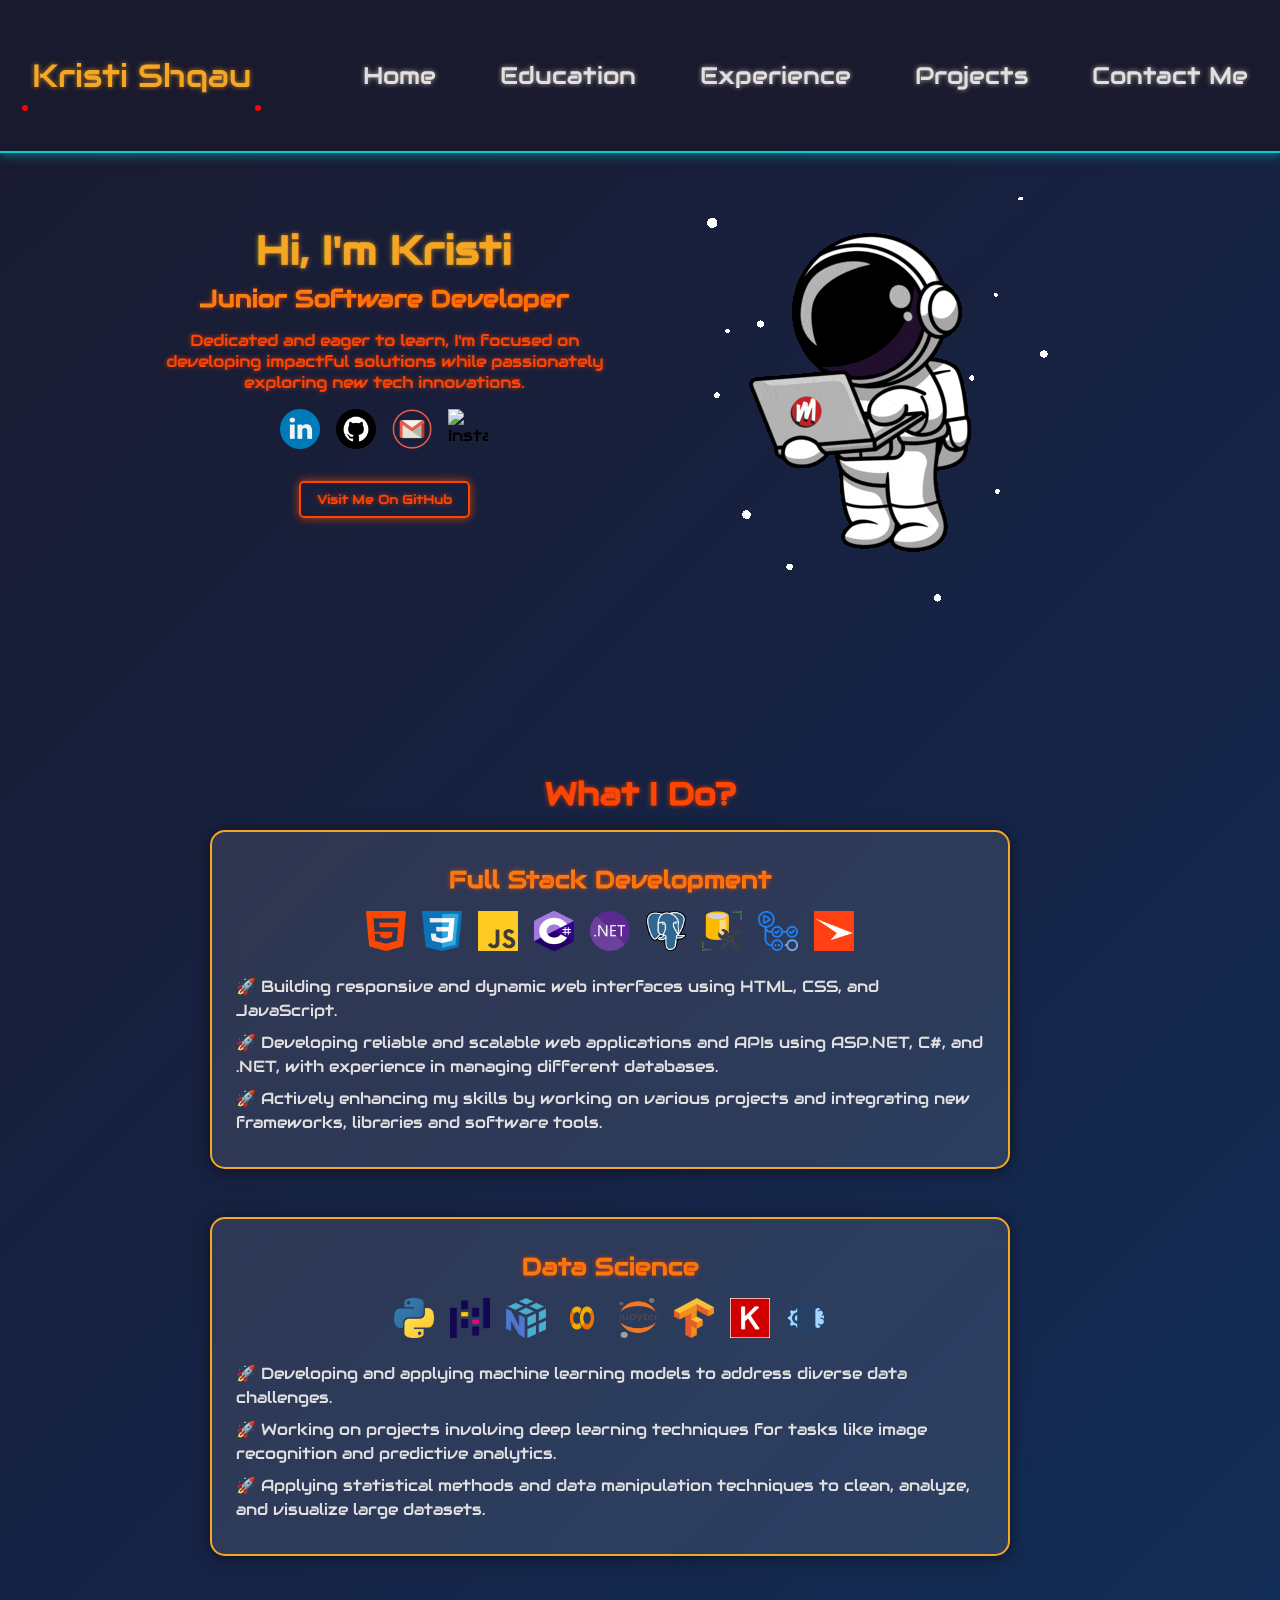
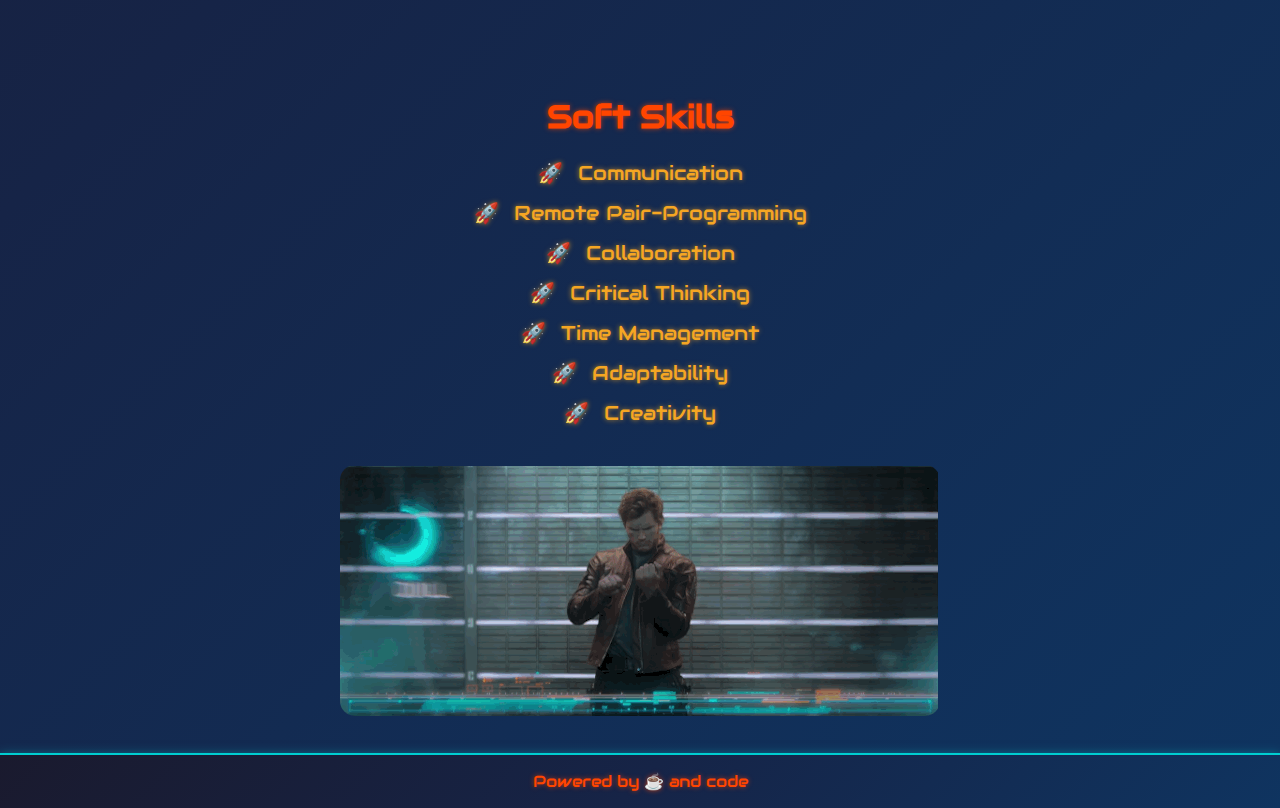
==== commit 34f1efa9: "update layouts" ====
--- a/index.html
+++ b/index.html
@@ -45,7 +45,7 @@
         <section id="intro">
             <div class="intro-container">
                 <div class="intro-text">
-                    <h1 class="title">Hi, I'm Kristi💻</h1>
+                    <h1 class="title">Hi, I'm Kristi</h1>
                     <h2 class="subtitle">Junior Software Developer</h2>
                     <p class="text">Dedicated and eager to learn, I'm focused on developing impactful solutions while passionately exploring new tech innovations.</p>
                     <div id="socials-container">
--- a/css/style.css
+++ b/css/style.css
@@ -119,10 +119,13 @@
   font-family: 'Audiowide', sans-serif;
   color: #f5a623;
   font-size: 2rem;
+  position: relative;
+  text-shadow: 0 0 5px rgba(245, 166, 35, 0.7);
+}
+
+.logo {
   margin-left: 1rem;
-  position: relative;
   animation: rocketLaunch 2s infinite;
-  text-shadow: 0 0 5px rgba(245, 166, 35, 0.7);
 }
 
 @keyframes rocketLaunch {
@@ -286,13 +289,8 @@
   max-height: 300px;
 }
 
-main {
-  flex: 1;
-}
-
 #main-content {
   flex: 1; 
-  padding: 2rem; 
   background: linear-gradient(135deg, #1a1a2e 0%, #162447 50%, #0f3460 100%);
 }
 
--- a/css/mediaqueries.css
+++ b/css/mediaqueries.css
@@ -60,14 +60,6 @@
     font-size: 2rem;
   }
 
-  .intro-container {
-    display: flex;
-    flex-direction: column;
-    gap: 2rem;
-    text-align: center;
-    align-items: center;
-  }
-
   .intro-text {
     text-align: center; 
     flex: 2;
--- a/css/index.css
+++ b/css/index.css
@@ -31,7 +31,7 @@
     font-family: 'Audiowide', sans-serif;
     color: #ff4500;
     font-size: 2rem;
-    margin-bottom: 1.5rem;
+    margin-bottom: 1rem;
     text-shadow: 0 0 5px rgba(255, 69, 0, 0.7);
   }
   
@@ -143,14 +143,6 @@
     text-align: center;
   }
   
-  .section-title {
-    font-family: 'Audiowide', sans-serif;
-    color: #ff4500;
-    font-size: 2rem;
-    margin-bottom: 1.5rem;
-    text-shadow: 0 0 5px rgba(255, 69, 0, 0.7);
-  }
-  
   .soft-skills-text {
     margin-bottom: 2rem;
   }
@@ -179,6 +171,9 @@
     .intro-container {
         flex-direction: column;
         align-items: center;
+        display: flex;
+        gap: 2rem;
+        text-align: center;
       }
 
       .intro-text {
@@ -228,4 +223,24 @@
       .services-list {
         font-size: 0.875rem;
       }
+
+      #soft-skills {
+        padding: 1rem;
+      }
+    
+      .soft-skills-text {
+        margin-bottom: 1rem;
+      }
+    
+      .skills-list {
+        font-size: 1rem;
+      }
+    
+      .skills-list .emoji {
+        margin-right: 0.25rem;
+      }
+    
+      .soft-skills-pic img {
+        border-radius: 10px;
+      }
   }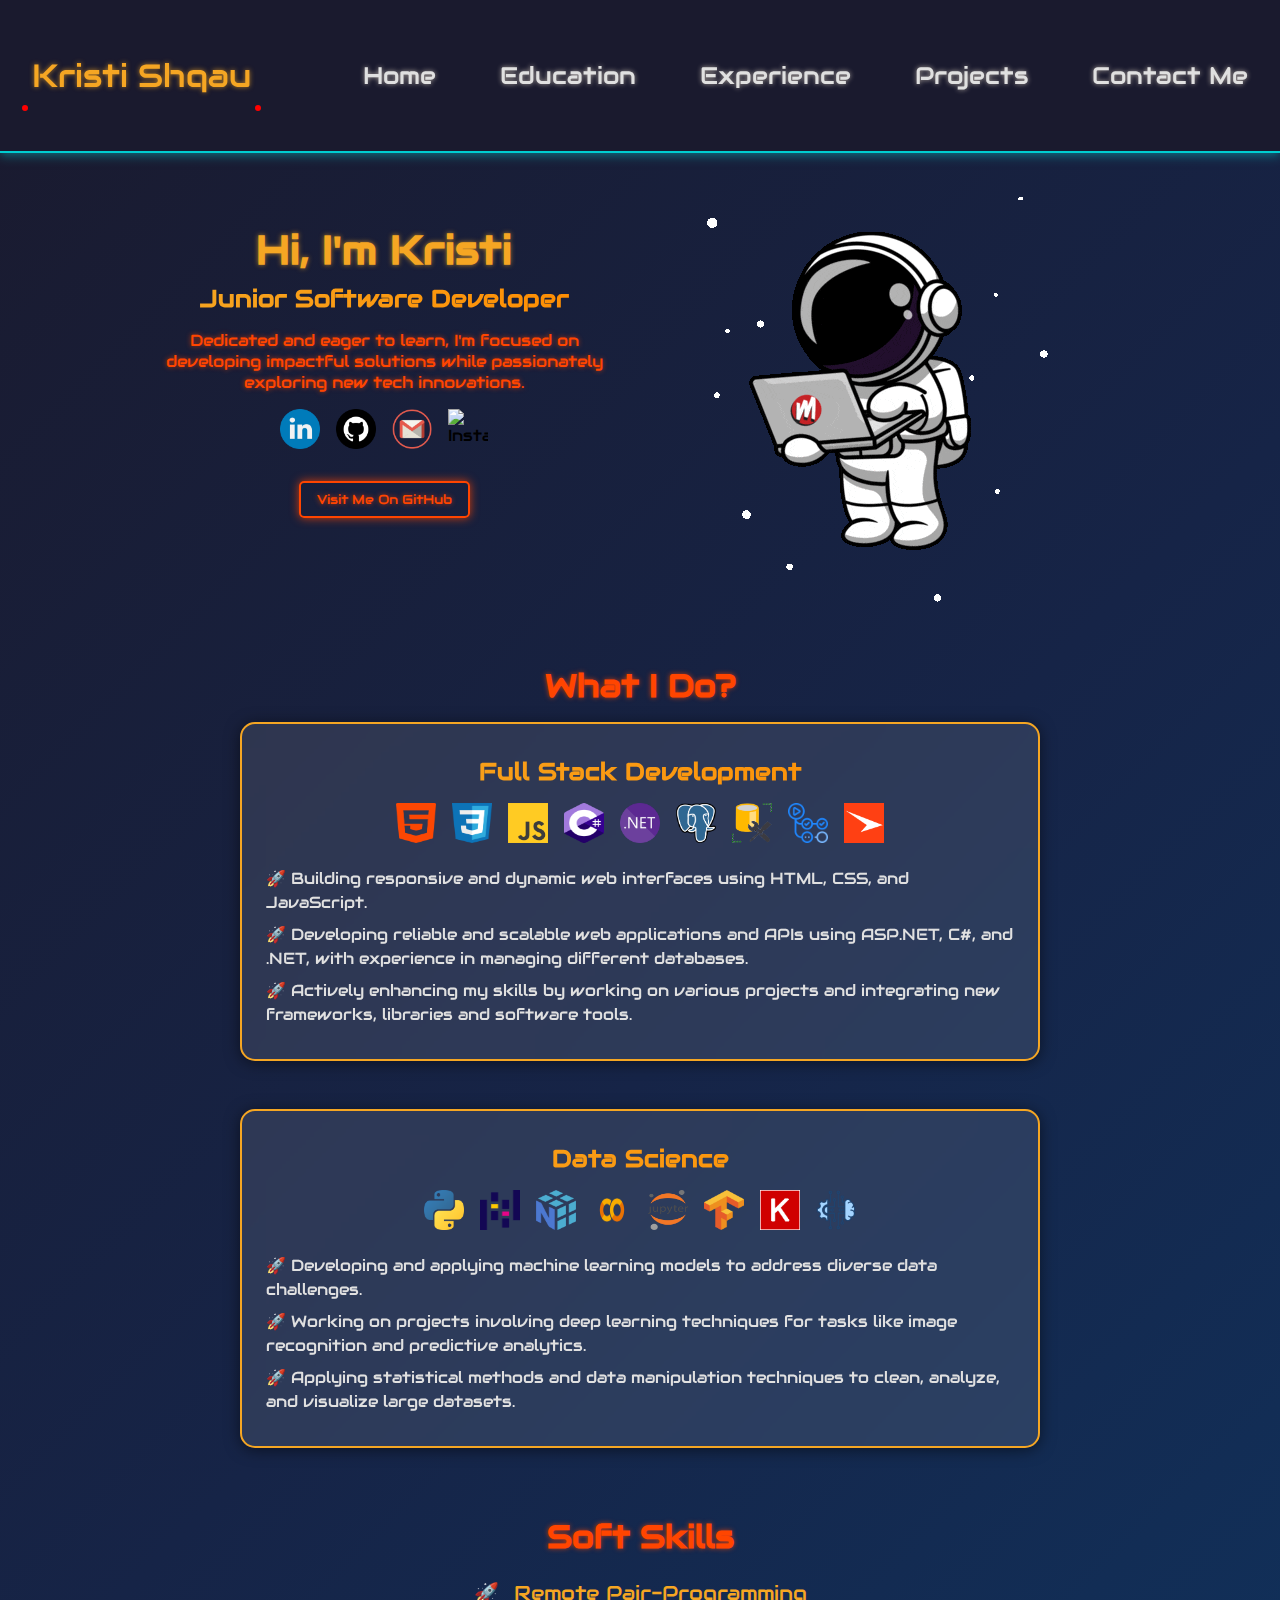
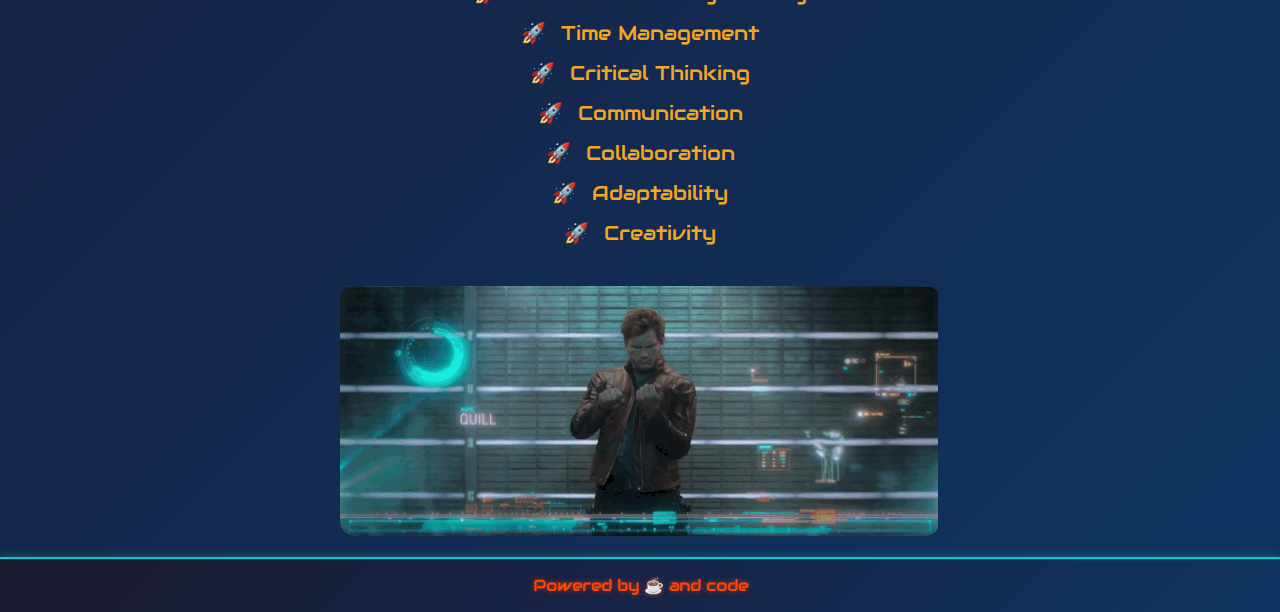
==== commit 77f52bbb: "fix styling" ====
--- a/index.html
+++ b/index.html
@@ -144,11 +144,11 @@
               <div class="soft-skills-text">
                 <h2 class="section-title">Soft Skills</h2>
                 <ul class="skills-list">
+                  <li><span class="emoji">🚀</span> Remote Pair-Programming</li>
+                  <li><span class="emoji">🚀</span> Time Management</li>
+                  <li><span class="emoji">🚀</span> Critical Thinking</li>
                   <li><span class="emoji">🚀</span> Communication</li>
-                  <li><span class="emoji">🚀</span> Remote Pair-Programming</li>
                   <li><span class="emoji">🚀</span> Collaboration</li>
-                  <li><span class="emoji">🚀</span> Critical Thinking</li>
-                  <li><span class="emoji">🚀</span> Time Management</li>
                   <li><span class="emoji">🚀</span> Adaptability</li>
                   <li><span class="emoji">🚀</span> Creativity</li>
                 </ul>
--- a/css/mediaqueries.css
+++ b/css/mediaqueries.css
@@ -23,7 +23,7 @@
 
   section {
     margin: 0 5%;
-    margin-top: 17vh; 
+    margin-top: 17vh;
   }
 }
 
--- a/css/index.css
+++ b/css/index.css
@@ -25,6 +25,7 @@
   
   #what-i-do {
     text-align: center;
+    margin: 0 5%;
   }
   
   .section-title {
@@ -40,7 +41,8 @@
     flex-direction: column;
     align-items: center;
     gap: 3rem;
-    max-width: 900px;
+    max-width: 800px;
+    margin: 0 auto;
   }
   
   .service-section {
@@ -48,7 +50,7 @@
     border-radius: 15px;
     border: 2px solid #f5a623;
     padding: 1.5rem;
-    width: 90%;
+    width: 100%;
     max-width: 800px;
     box-shadow: 0 2px 15px rgba(0, 0, 0, 0.5);
     backdrop-filter: blur(10px);
@@ -66,7 +68,7 @@
     color: #ff4500;
     font-size: 1.5rem;
     margin-bottom: 1rem;
-    text-shadow: 0 0 5px rgba(255, 69, 0, 0.7);
+    text-shadow: none;
   }
   
   .skills-icons {
@@ -139,8 +141,10 @@
   }
 
   #soft-skills {
-    padding: 2rem;
     text-align: center;
+    padding-bottom: 1rem; 
+    margin: 0 5%;
+    margin-top: 2rem;
   }
   
   .soft-skills-text {
@@ -152,7 +156,6 @@
     padding: 0;
     font-family: 'Audiowide', sans-serif;
     color: #f5a623;
-    text-shadow: 0 0 5px rgba(245, 166, 35, 0.7);
     font-size: 1.25rem;
     line-height: 2;
   }
@@ -172,7 +175,7 @@
         flex-direction: column;
         align-items: center;
         display: flex;
-        gap: 2rem;
+        gap: 0;
         text-align: center;
       }
 
@@ -223,11 +226,11 @@
       .services-list {
         font-size: 0.875rem;
       }
-
-      #soft-skills {
-        padding: 1rem;
-      }
-    
+    
+      #soft-skills{
+        margin-top: 0;
+      }
+
       .soft-skills-text {
         margin-bottom: 1rem;
       }
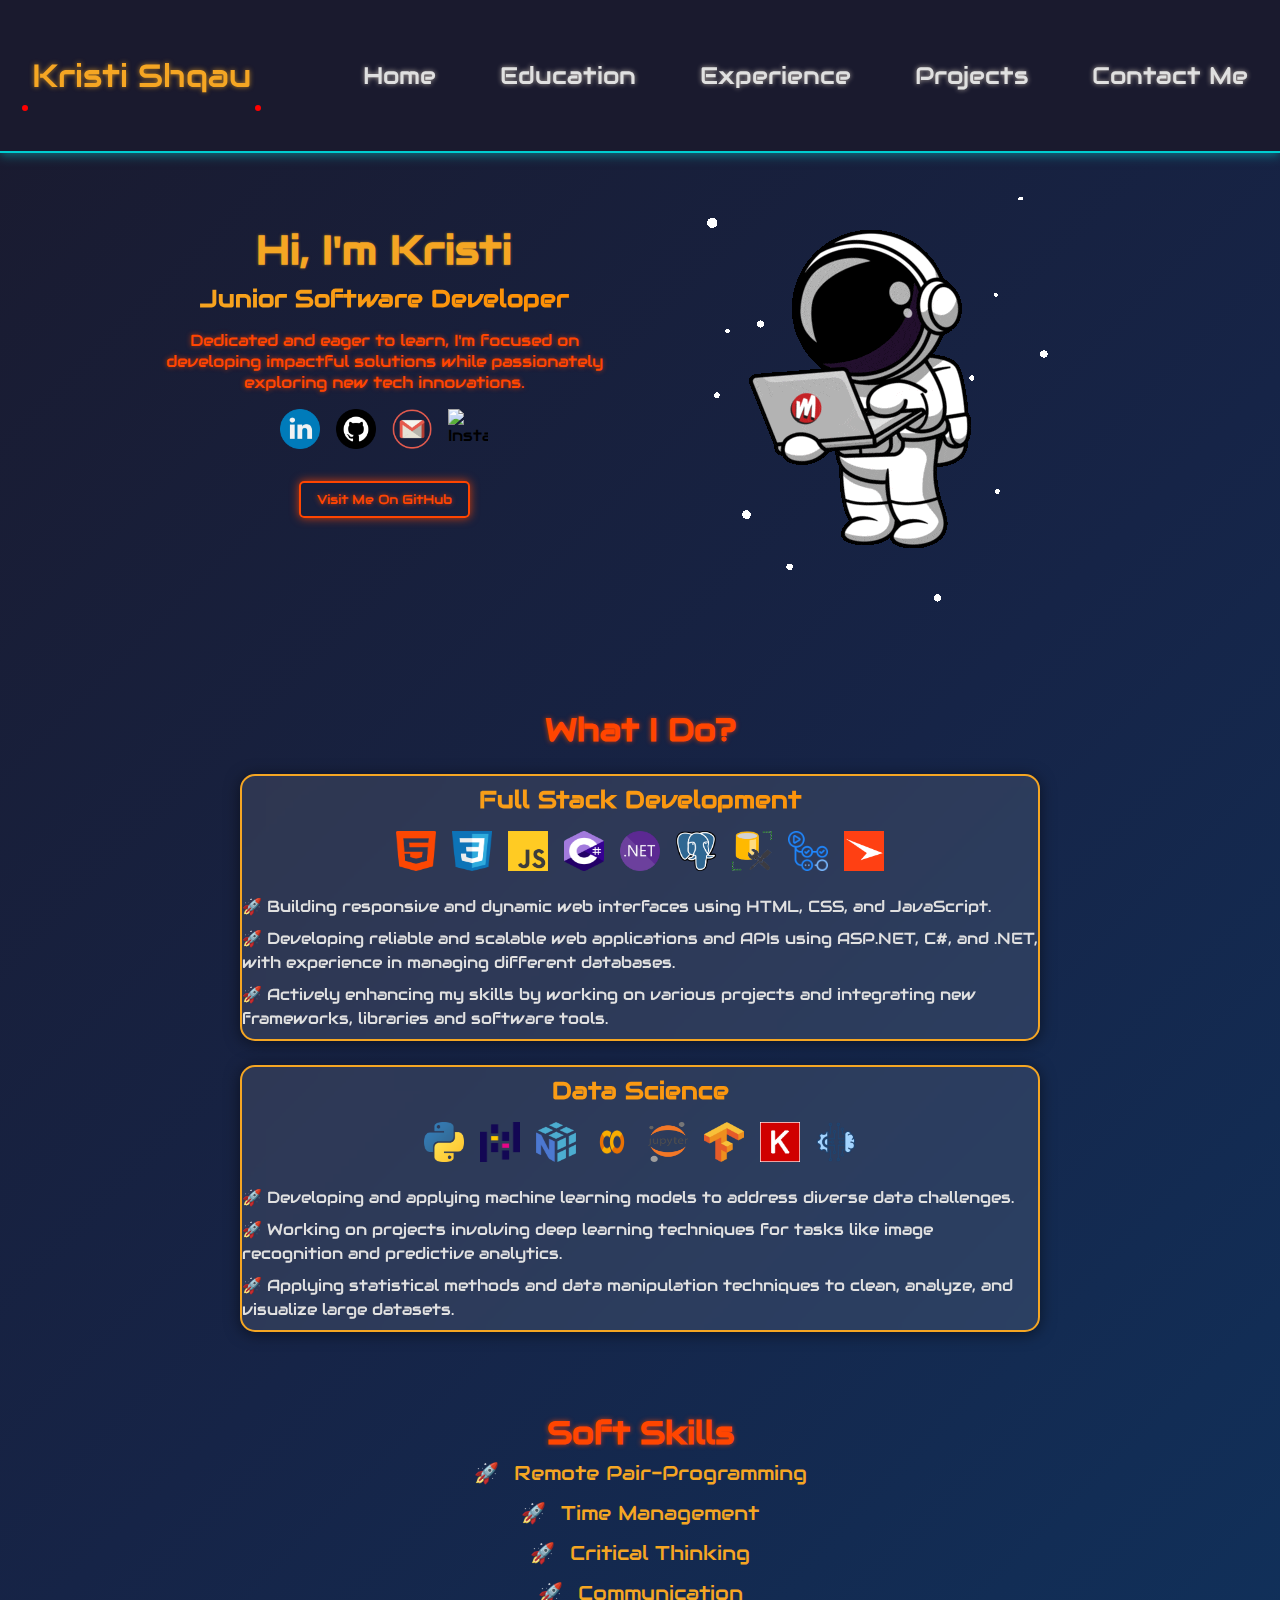
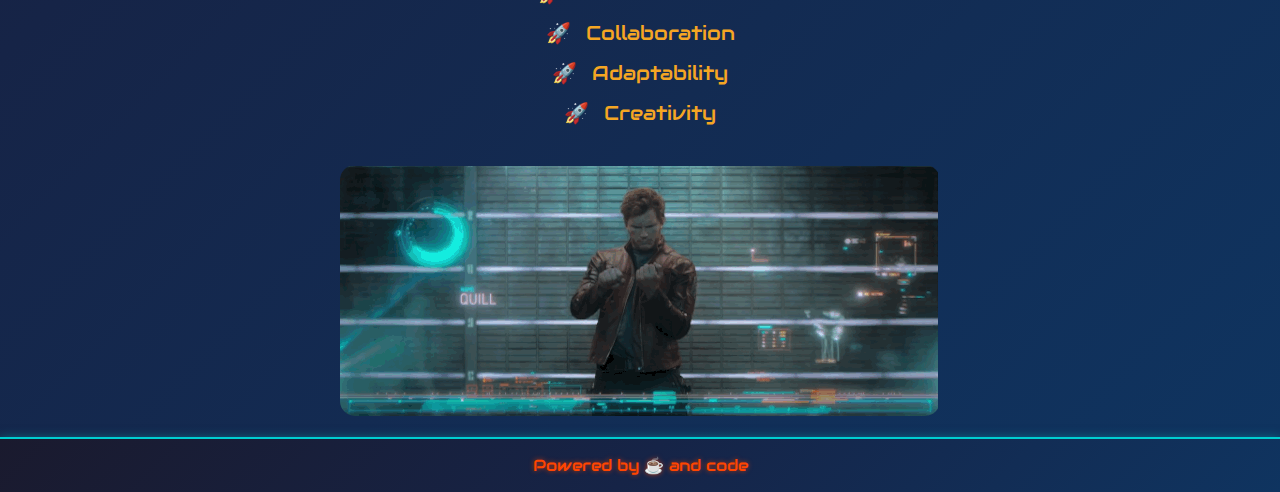
==== commit 8c435e27: "fix layout issues" ====
--- a/index.html
+++ b/index.html
@@ -57,14 +57,11 @@
                     <button onclick="window.open('https://github.com/kristishqau');">Visit Me On GitHub</button>
                 </div>
                 <div class="intro-pic">
-                    <img src="../assets/ChralshAnimatedGIF.gif" alt="Your Picture">
+                    <img src="../assets/ChralshAnimatedGIF.gif" alt="Intro Pic">
                 </div>
             </div>
-        </section>
-
-        <section id="what-i-do">
-            <h2 class="section-title">What I Do?</h2>
             <div class="what-i-do-container">
+              <h2 class="section-title">What I Do?</h2>
                 <div class="service-section">
                 <h3 class="subtitle">Full Stack Development</h3>
                 <div class="skills-icons">
@@ -137,9 +134,6 @@
                 </ul>
                 </div>
             </div>
-        </section>
-
-        <section id="soft-skills">
             <div class="soft-skills-container">
               <div class="soft-skills-text">
                 <h2 class="section-title">Soft Skills</h2>
@@ -157,7 +151,7 @@
                 <img src="../assets/machine.gif" alt="Soft Skills" />
               </div>
             </div>
-          </section>
+        </section>
     </main>
 
     <footer class="footer">
--- a/css/style.css
+++ b/css/style.css
@@ -111,7 +111,7 @@
   -webkit-background-clip: text;
   -webkit-text-fill-color: transparent;
   background-clip: text;
-  text-shadow: 0 0 5px rgba(245, 166, 35, 0.7);
+  text-shadow: 0 0 3px rgba(245, 166, 35, 0.5);
 }
 
 .title,
@@ -120,11 +120,12 @@
   color: #f5a623;
   font-size: 2rem;
   position: relative;
-  text-shadow: 0 0 5px rgba(245, 166, 35, 0.7);
+  text-shadow: 0 0 3px rgba(245, 166, 35, 0.5);
 }
 
 .logo {
   margin-left: 1rem;
+  text-shadow: 0 0 5px rgba(245, 166, 35, 0.7);
   animation: rocketLaunch 2s infinite;
 }
 
--- a/css/mediaqueries.css
+++ b/css/mediaqueries.css
@@ -47,11 +47,9 @@
     text-align: center;
   }
   
-  .contact-image img,
   .intro-pic img {
     height: 400px;
     width: 100%;
-    display: flex;
     justify-content: center;
     align-items: center;
   }
--- a/css/index.css
+++ b/css/index.css
@@ -1,6 +1,6 @@
   #intro {
-    display: flex;
-    align-items: center;
+    justify-content: center;
+    position: relative;
   }
   
   .intro-container {
@@ -23,35 +23,28 @@
     font-size: 2.5rem;
   }
   
-  #what-i-do {
+  .section-title {
+    font-family: 'Audiowide', sans-serif;
+    color: #ff4500;
+    font-size: 2rem;
+    text-shadow: 0 0 5px rgba(255, 69, 0, 0.7);
+  }
+  
+  .what-i-do-container {
     text-align: center;
-    margin: 0 5%;
-  }
-  
-  .section-title {
-    font-family: 'Audiowide', sans-serif;
-    color: #ff4500;
-    font-size: 2rem;
-    margin-bottom: 1rem;
-    text-shadow: 0 0 5px rgba(255, 69, 0, 0.7);
-  }
-  
-  .what-i-do-container {
     display: flex;
     flex-direction: column;
     align-items: center;
-    gap: 3rem;
+    gap: 1.5rem;
     max-width: 800px;
     margin: 0 auto;
+    margin-top: 5rem;
   }
   
   .service-section {
     background: rgba(255, 255, 255, 0.1);
     border-radius: 15px;
     border: 2px solid #f5a623;
-    padding: 1.5rem;
-    width: 100%;
-    max-width: 800px;
     box-shadow: 0 2px 15px rgba(0, 0, 0, 0.5);
     backdrop-filter: blur(10px);
     text-align: left;
@@ -97,7 +90,6 @@
   }
   
   .skill-icon::after {
-    content: attr(data-skill);
     position: absolute;
     bottom: -45px;
     left: 50%;
@@ -140,11 +132,10 @@
     color: #1a1a2e;
   }
 
-  #soft-skills {
+  .soft-skills-container {
     text-align: center;
-    padding-bottom: 1rem; 
-    margin: 0 5%;
-    margin-top: 2rem;
+    padding-bottom: 1rem;
+    margin-top: 5rem;
   }
   
   .soft-skills-text {
@@ -170,80 +161,83 @@
   }
   
 
-  @media screen and (max-width: 768px) {
-    .intro-container {
-        flex-direction: column;
-        align-items: center;
-        display: flex;
-        gap: 0;
-        text-align: center;
-      }
-
-      .intro-text {
-        flex: 1;
-        margin-left: 0;
-        text-align: center;
-        width: 100%;
-      }
-
-      .section-title {
-        font-size: 1.75rem;
-      }
-    
-      .service-section {
-        padding: 1rem;
-      }
-    
-      .subtitle {
-        font-size: 1.25rem;
-      }
-    
-      .skills-icons {
-        display: flex;
-        flex-wrap: wrap;
-        justify-content: center;
-        gap: 0.5rem;
-        margin-bottom: 1rem;
-      }
-    
-      .skill-icon {
-        width: 30px;
-        height: 30px;
-      }
-    
-      .skill-icon img {
-        width: 100%;
-        height: 100%;
-      }
-    
-      .skill-icon::after {
-        bottom: -35px;
-        font-size: 0.75rem;
-        padding: 0.25rem;
-        z-index: 100;
-      }
-    
-      .services-list {
-        font-size: 0.875rem;
-      }
-    
-      #soft-skills{
-        margin-top: 0;
-      }
-
-      .soft-skills-text {
-        margin-bottom: 1rem;
-      }
-    
-      .skills-list {
-        font-size: 1rem;
-      }
-    
-      .skills-list .emoji {
-        margin-right: 0.25rem;
-      }
-    
-      .soft-skills-pic img {
-        border-radius: 10px;
-      }
-  }+@media screen and (max-width: 768px) {
+  .intro-container {
+      flex-direction: column;
+      align-items: center;
+      display: flex;
+      gap: 0;
+      text-align: center;
+      flex-wrap: wrap;
+    }
+
+    .intro-text {
+      flex: 1;
+      margin-left: 0;
+      text-align: center;
+      width: 100%;
+    }
+
+    .section-title {
+      font-size: 1.75rem;
+    }
+  
+    .service-section {
+      padding: 1rem;
+      flex-wrap: wrap;
+    }
+  
+    .subtitle {
+      font-size: 1.25rem;
+    }
+  
+    .skills-icons {
+      display: flex;
+      flex-wrap: wrap;
+      justify-content: center;
+      gap: 0.5rem;
+      margin-bottom: 1rem;
+    }
+  
+    .skill-icon {
+      width: 30px;
+      height: 30px;
+    }
+  
+    .skill-icon img {
+      width: 100%;
+      height: 100%;
+    }
+  
+    .skill-icon::after {
+      bottom: -35px;
+      font-size: 0.75rem;
+      padding: 0.25rem;
+      z-index: 100;
+    }
+  
+    .services-list {
+      font-size: 0.875rem;
+    }
+  
+    .soft-skills-container{
+      margin-top: 3rem;
+      flex-wrap: wrap;
+    }
+
+    .soft-skills-text {
+      margin-bottom: 1rem;
+    }
+  
+    .skills-list {
+      font-size: 1rem;
+    }
+  
+    .skills-list .emoji {
+      margin-right: 0.25rem;
+    }
+  
+    .soft-skills-pic img {
+      border-radius: 10px;
+    }
+}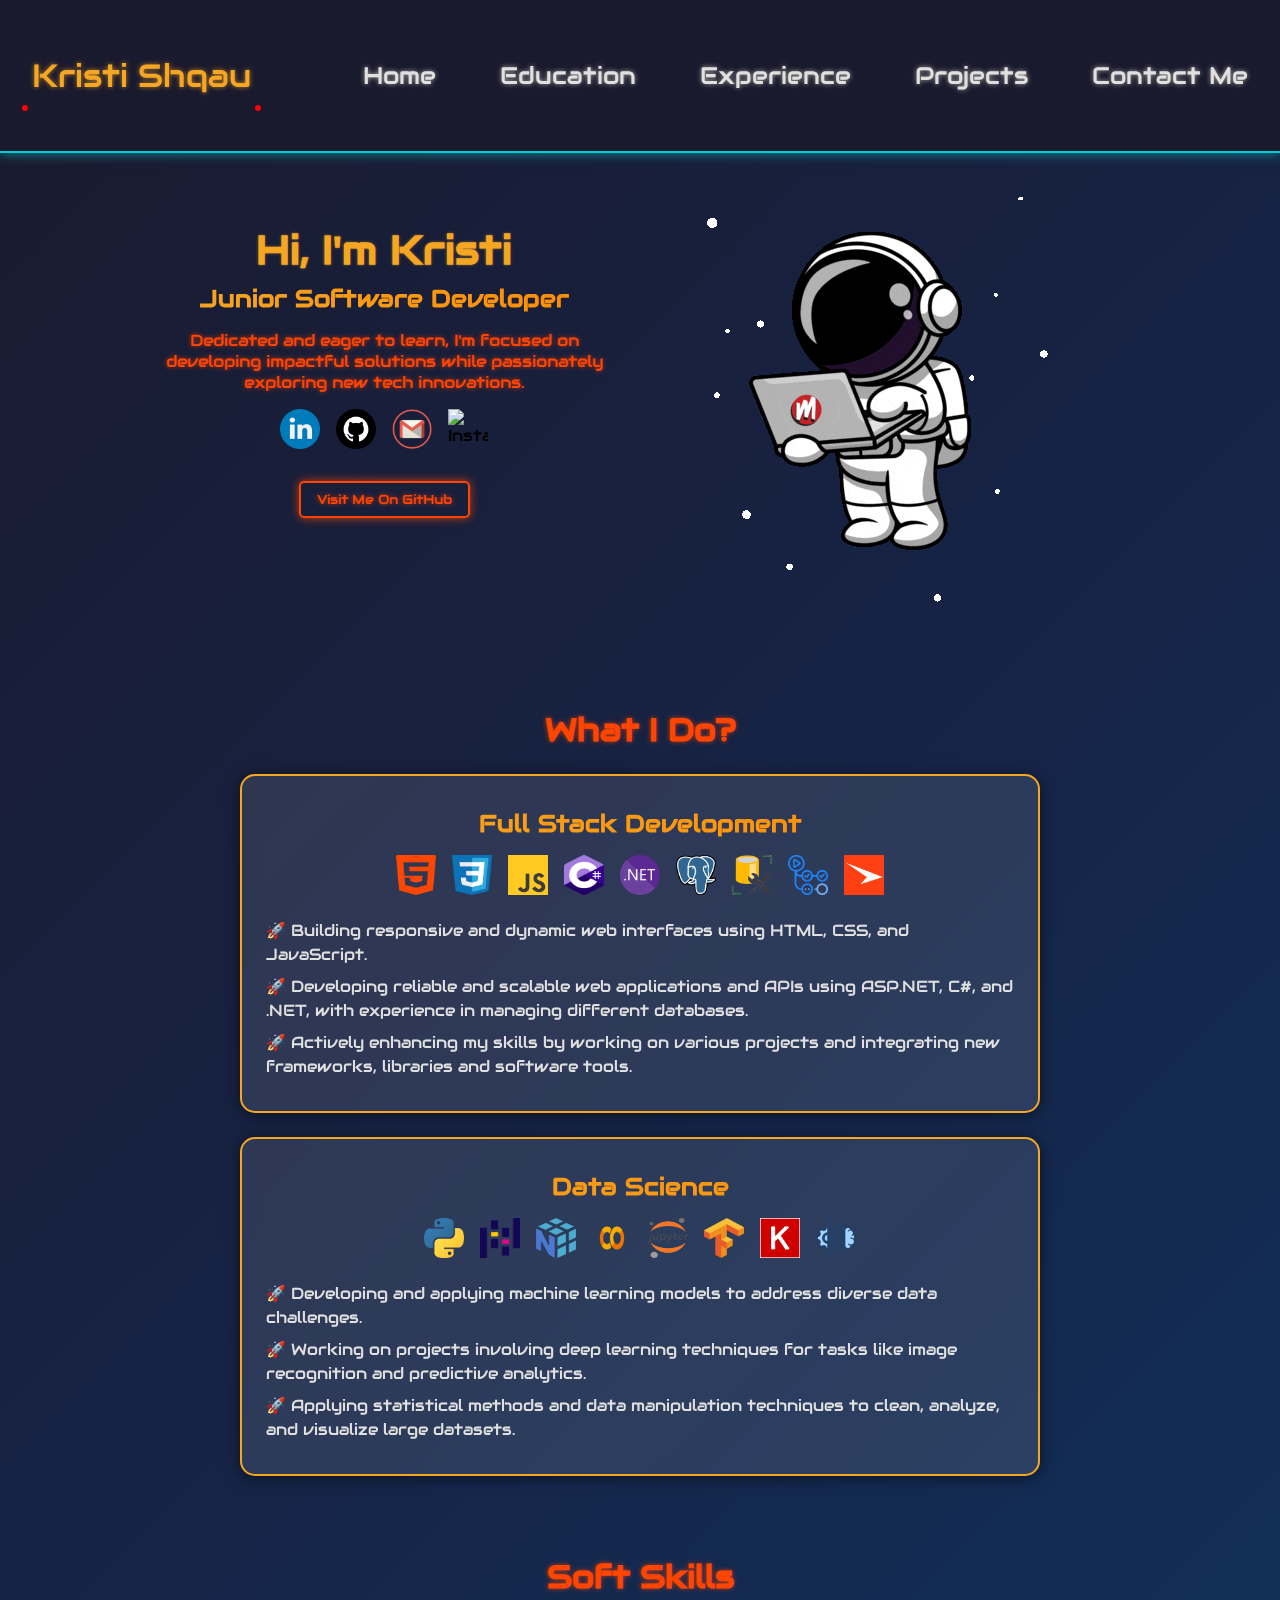
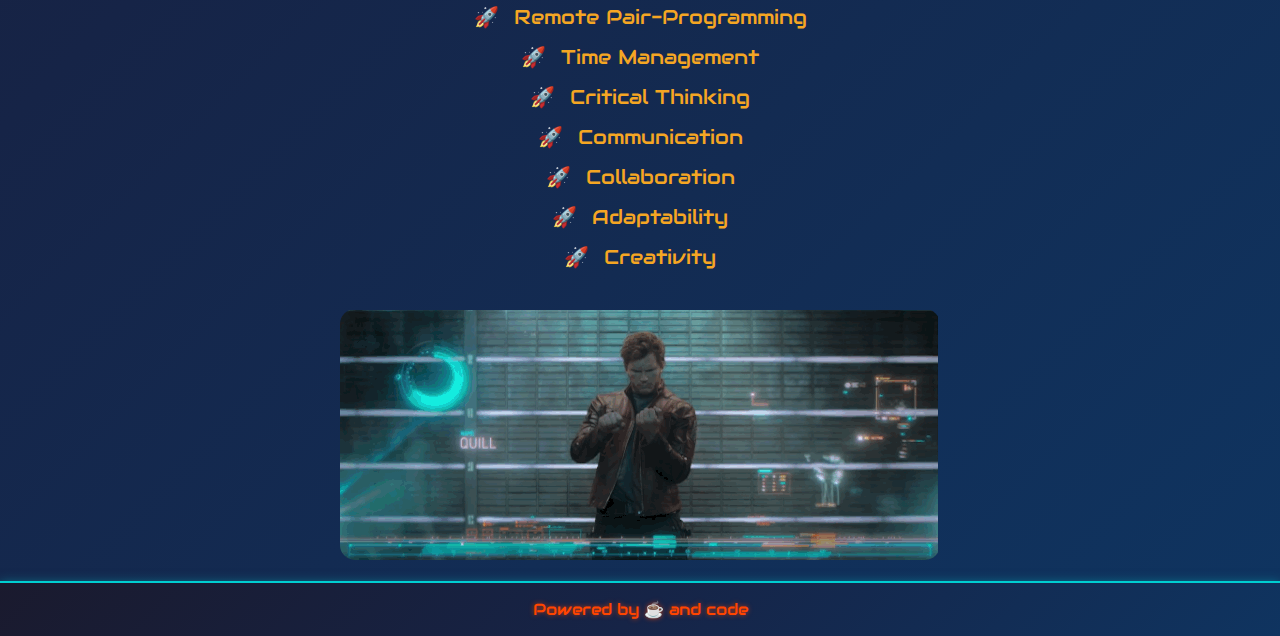
==== commit 7885038f: "update index" ====
--- a/index.html
+++ b/index.html
@@ -65,34 +65,43 @@
                 <div class="service-section">
                 <h3 class="subtitle">Full Stack Development</h3>
                 <div class="skills-icons">
-                    <div class="skill-icon" data-skill="HTML">
-                      <img src="../assets/html.png" alt="HTML">
-                    </div>
-                    <div class="skill-icon" data-skill="CSS">
-                      <img src="../assets/css.png" alt="CSS">
-                    </div>
-                    <div class="skill-icon" data-skill="JavaScript">
-                      <img src="../assets/javascript.png" alt="JavaScript">
-                    </div>
-                    <div class="skill-icon" data-skill="C#">
-                      <img src="../assets/csharp.png" alt="C#">
-                    </div>
-                    <div class="skill-icon" data-skill="DotNet">
-                      <img src="../assets/dotnet.png" alt="DotNet">
-                    </div>
-                    <div class="skill-icon" data-skill="PostgreSQL">
-                      <img src="../assets/postgresql.png" alt="PostgreSQL">
-                    </div>
-                    <div class="skill-icon" data-skill="Microsoft SQL Server Management Studio">
-                      <img src="../assets/ssms.png" alt="Microsoft SQL Server Management Studio">
-                    </div>
-                    <div class="skill-icon" data-skill="Github Actions">
-                      <img src="../assets/githubactions.png" alt="Github Actions">
-                    </div>
-                    <div class="skill-icon" data-skill="Creatio">
-                      <img src="../assets/creatio.png" alt="Creatio">
-                    </div>
+                  <div class="skill-icon" data-skill="HTML">
+                    <img src="../assets/html.png" alt="HTML">
+                    <span class="skill-name">HTML</span>
                   </div>
+                  <div class="skill-icon" data-skill="CSS">
+                    <img src="../assets/css.png" alt="CSS">
+                    <span class="skill-name">CSS</span>
+                  </div>
+                  <div class="skill-icon" data-skill="JavaScript">
+                    <img src="../assets/javascript.png" alt="JavaScript">
+                    <span class="skill-name">JavaScript</span>
+                  </div>
+                  <div class="skill-icon" data-skill="C#">
+                    <img src="../assets/csharp.png" alt="C#">
+                    <span class="skill-name">C#</span>
+                  </div>
+                  <div class="skill-icon" data-skill="DotNet">
+                    <img src="../assets/dotnet.png" alt="DotNet">
+                    <span class="skill-name">DotNet</span>
+                  </div>
+                  <div class="skill-icon" data-skill="PostgreSQL">
+                    <img src="../assets/postgresql.png" alt="PostgreSQL">
+                    <span class="skill-name">PostgreSQL</span>
+                  </div>
+                  <div class="skill-icon" data-skill="SSMS">
+                    <img src="../assets/ssms.png" alt="Microsoft SQL Server Management Studio">
+                    <span class="skill-name">SSMS</span>
+                  </div>
+                  <div class="skill-icon" data-skill="Github Actions">
+                    <img src="../assets/githubactions.png" alt="Github Actions">
+                    <span class="skill-name">Github Actions</span>
+                  </div>
+                  <div class="skill-icon" data-skill="Creatio">
+                    <img src="../assets/creatio.png" alt="Creatio">
+                    <span class="skill-name">Creatio</span>
+                  </div>
+                </div>                
                 <ul class="services-list">
                     <li>🚀 Building responsive and dynamic web interfaces using HTML, CSS, and JavaScript.</li>
                     <li>🚀 Developing reliable and scalable web applications and APIs using ASP.NET, C#, and .NET, with experience in managing different databases.</li>
@@ -102,31 +111,39 @@
                 <div class="service-section">
                 <h3 class="subtitle">Data Science</h3>
                 <div class="skills-icons">
-                    <div class="skill-icon" data-skill="Python">
-                      <img src="../assets/python.png" alt="Python">
-                    </div>
-                    <div class="skill-icon" data-skill="Pandas">
-                      <img src="../assets/pandas.png" alt="Pandas">
-                    </div>
-                    <div class="skill-icon" data-skill="NumPy">
-                      <img src="../assets/numpy.png" alt="NumPy">
-                    </div>
-                    <div class="skill-icon" data-skill="Google Colab">
-                      <img src="../assets/GoogleColab.png" alt="Google Colab">
-                    </div>
-                    <div class="skill-icon" data-skill="Jupyter Notebook">
-                      <img src="../assets/jupyter.png" alt="Jupyter Notebook">
-                    </div>
-                    <div class="skill-icon" data-skill="TensorFlow">
-                      <img src="../assets/tensorflow.png" alt="TensorFlow">
-                    </div>
-                    <div class="skill-icon" data-skill="Keras">
-                      <img src="../assets/keras.png" alt="Keras">
-                    </div>
-                    <div class="skill-icon" data-skill="Deep Learning">
-                      <img src="../assets/deeplearning.png" alt="Deep Learning">
-                    </div>
+                  <div class="skill-icon" data-skill="Python">
+                    <img src="../assets/python.png" alt="Python">
+                    <span class="skill-name">Python</span>
                   </div>
+                  <div class="skill-icon" data-skill="Pandas">
+                    <img src="../assets/pandas.png" alt="Pandas">
+                    <span class="skill-name">Pandas</span>
+                  </div>
+                  <div class="skill-icon" data-skill="NumPy">
+                    <img src="../assets/numpy.png" alt="NumPy">
+                    <span class="skill-name">NumPy</span>
+                  </div>
+                  <div class="skill-icon" data-skill="Google Colab">
+                    <img src="../assets/GoogleColab.png" alt="Google Colab">
+                    <span class="skill-name">Google Colab</span>
+                  </div>
+                  <div class="skill-icon" data-skill="Jupyter Notebook">
+                    <img src="../assets/jupyter.png" alt="Jupyter Notebook">
+                    <span class="skill-name">Jupyter Notebook</span>
+                  </div>
+                  <div class="skill-icon" data-skill="TensorFlow">
+                    <img src="../assets/tensorflow.png" alt="TensorFlow">
+                    <span class="skill-name">TensorFlow</span>
+                  </div>
+                  <div class="skill-icon" data-skill="Keras">
+                    <img src="../assets/keras.png" alt="Keras">
+                    <span class="skill-name">Keras</span>
+                  </div>
+                  <div class="skill-icon" data-skill="Deep Learning">
+                    <img src="../assets/deeplearning.png" alt="Deep Learning">
+                    <span class="skill-name">Deep Learning</span>
+                  </div>
+                </div>
                 <ul class="services-list">
                     <li>🚀 Developing and applying machine learning models to address diverse data challenges.</li>
                     <li>🚀 Working on projects involving deep learning techniques for tasks like image recognition and predictive analytics.</li>
--- a/css/index.css
+++ b/css/index.css
@@ -49,6 +49,9 @@
     backdrop-filter: blur(10px);
     text-align: left;
     transition: transform 0.3s, box-shadow 0.3s;
+    padding: 1.5rem;
+    width: 100%;
+    max-width: 800px;
   }
   
   .service-section:hover {
@@ -88,29 +91,33 @@
     transform: scale(1.2);
     cursor: default;
   }
-  
-  .skill-icon::after {
-    position: absolute;
-    bottom: -45px;
-    left: 50%;
-    transform: translateX(-50%);
-    background: #1a1a2e;
-    color: #ff4500;
-    border: 2px solid #f5a623;
-    text-shadow: 0 0 5px rgba(255, 69, 0, 0.7);
-    padding: 0.5rem;
-    border-radius: 5px;
-    opacity: 0;
-    transition: opacity 0.3s;
-    pointer-events: none;
-    white-space: nowrap;
-    font-size: 0.875rem;
-    z-index: 100;
-  }
-  
-  .skill-icon:hover::after {
-    opacity: 1;
-  }
+
+  .skill-icon {
+  position: relative;
+}
+
+.skill-name {
+  position: absolute;
+  bottom: -45px;
+  left: 50%;
+  transform: translateX(-50%);
+  background: #1a1a2e;
+  color: #ff4500;
+  border: 2px solid #f5a623;
+  text-shadow: 0 0 5px rgba(255, 69, 0, 0.7);
+  padding: 0.5rem;
+  border-radius: 5px;
+  opacity: 0;
+  transition: opacity 0.3s;
+  pointer-events: none;
+  font-size: 0.875rem;
+  z-index: 100;
+}
+
+.skill-icon:hover .skill-name,
+.skill-icon.show-tooltip .skill-name {
+  opacity: 1;
+}
   
   button {
     font-family: 'Audiowide', sans-serif;
@@ -209,10 +216,10 @@
       height: 100%;
     }
   
-    .skill-icon::after {
+    .skill-name {
       bottom: -35px;
-      font-size: 0.75rem;
-      padding: 0.25rem;
+      font-size: 0.75rem; 
+      padding: 0.25rem; 
       z-index: 100;
     }
   
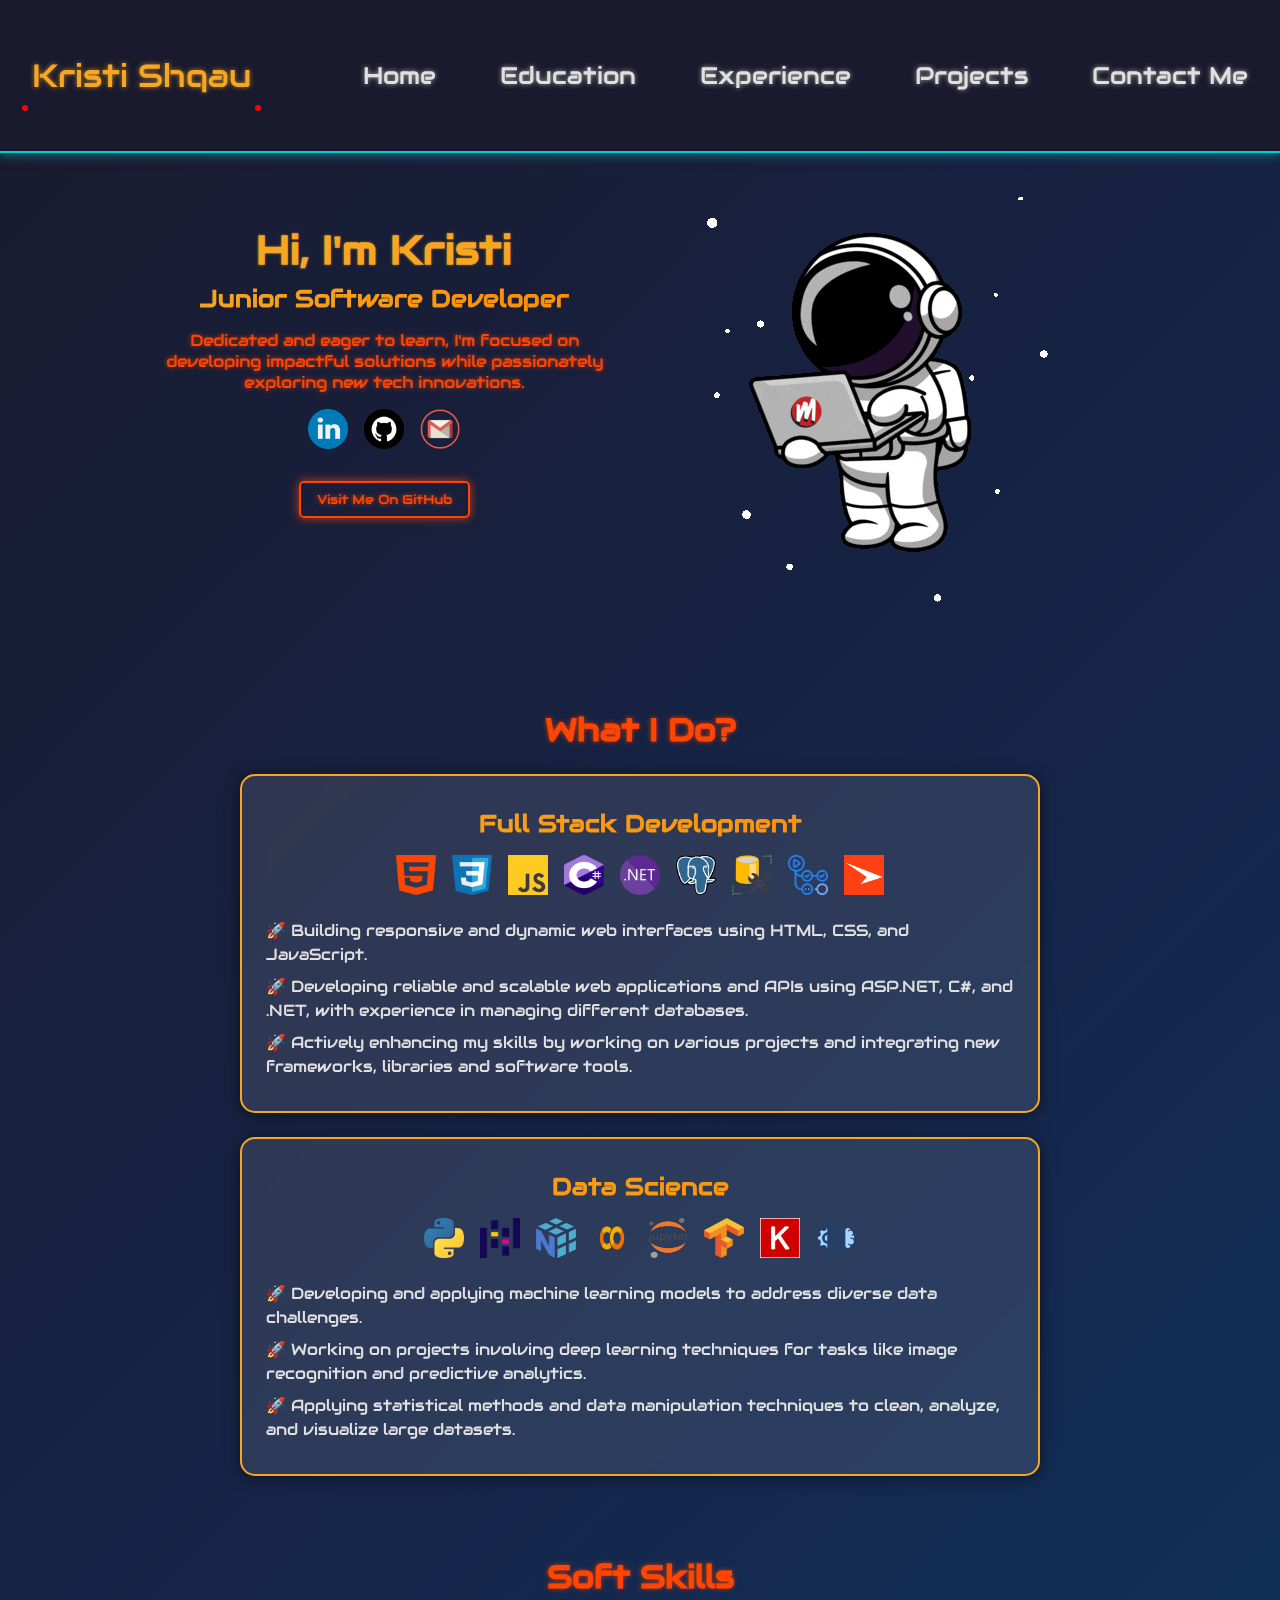
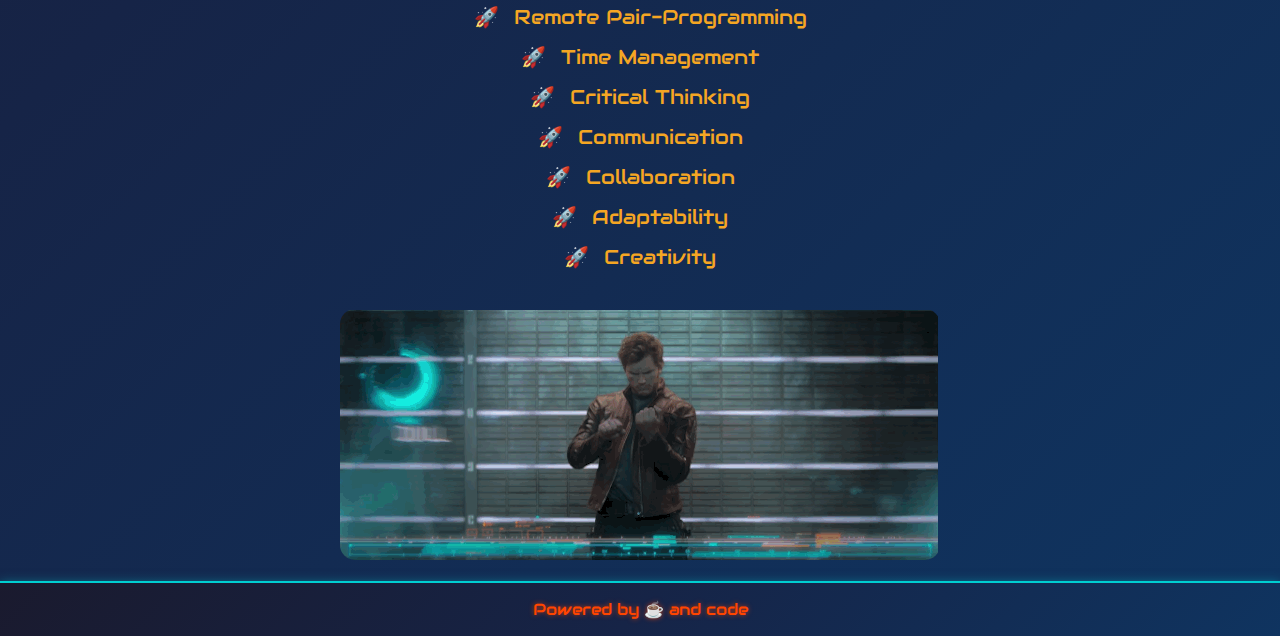
==== commit ccbc70d0: "remove dump" ====
--- a/index.html
+++ b/index.html
@@ -52,7 +52,6 @@
                         <img src="../assets/linkedin.png" alt="My LinkedIn profile" class="icon" onclick="window.open('https://linkedin.com/in/kristi-shqau');" />
                         <img src="../assets/github.png" alt="My Github profile" class="icon" onclick="window.open('https://github.com/kristishqau');" />
                         <img src="../assets/gmail.png" alt="Gmail profile" class="icon" onclick="window.open('mailto:shqaukristi4@gmail.com');" />
-                        <img src="../assets/instagram.png" alt="Instagram profile" class="icon" onclick="window.open('https://instagram.com/kristishqau');" />
                     </div>
                     <button onclick="window.open('https://github.com/kristishqau');">Visit Me On GitHub</button>
                 </div>
--- a/css/index.css
+++ b/css/index.css
@@ -114,8 +114,7 @@
   z-index: 100;
 }
 
-.skill-icon:hover .skill-name,
-.skill-icon.show-tooltip .skill-name {
+.skill-icon:hover .skill-name {
   opacity: 1;
 }
   
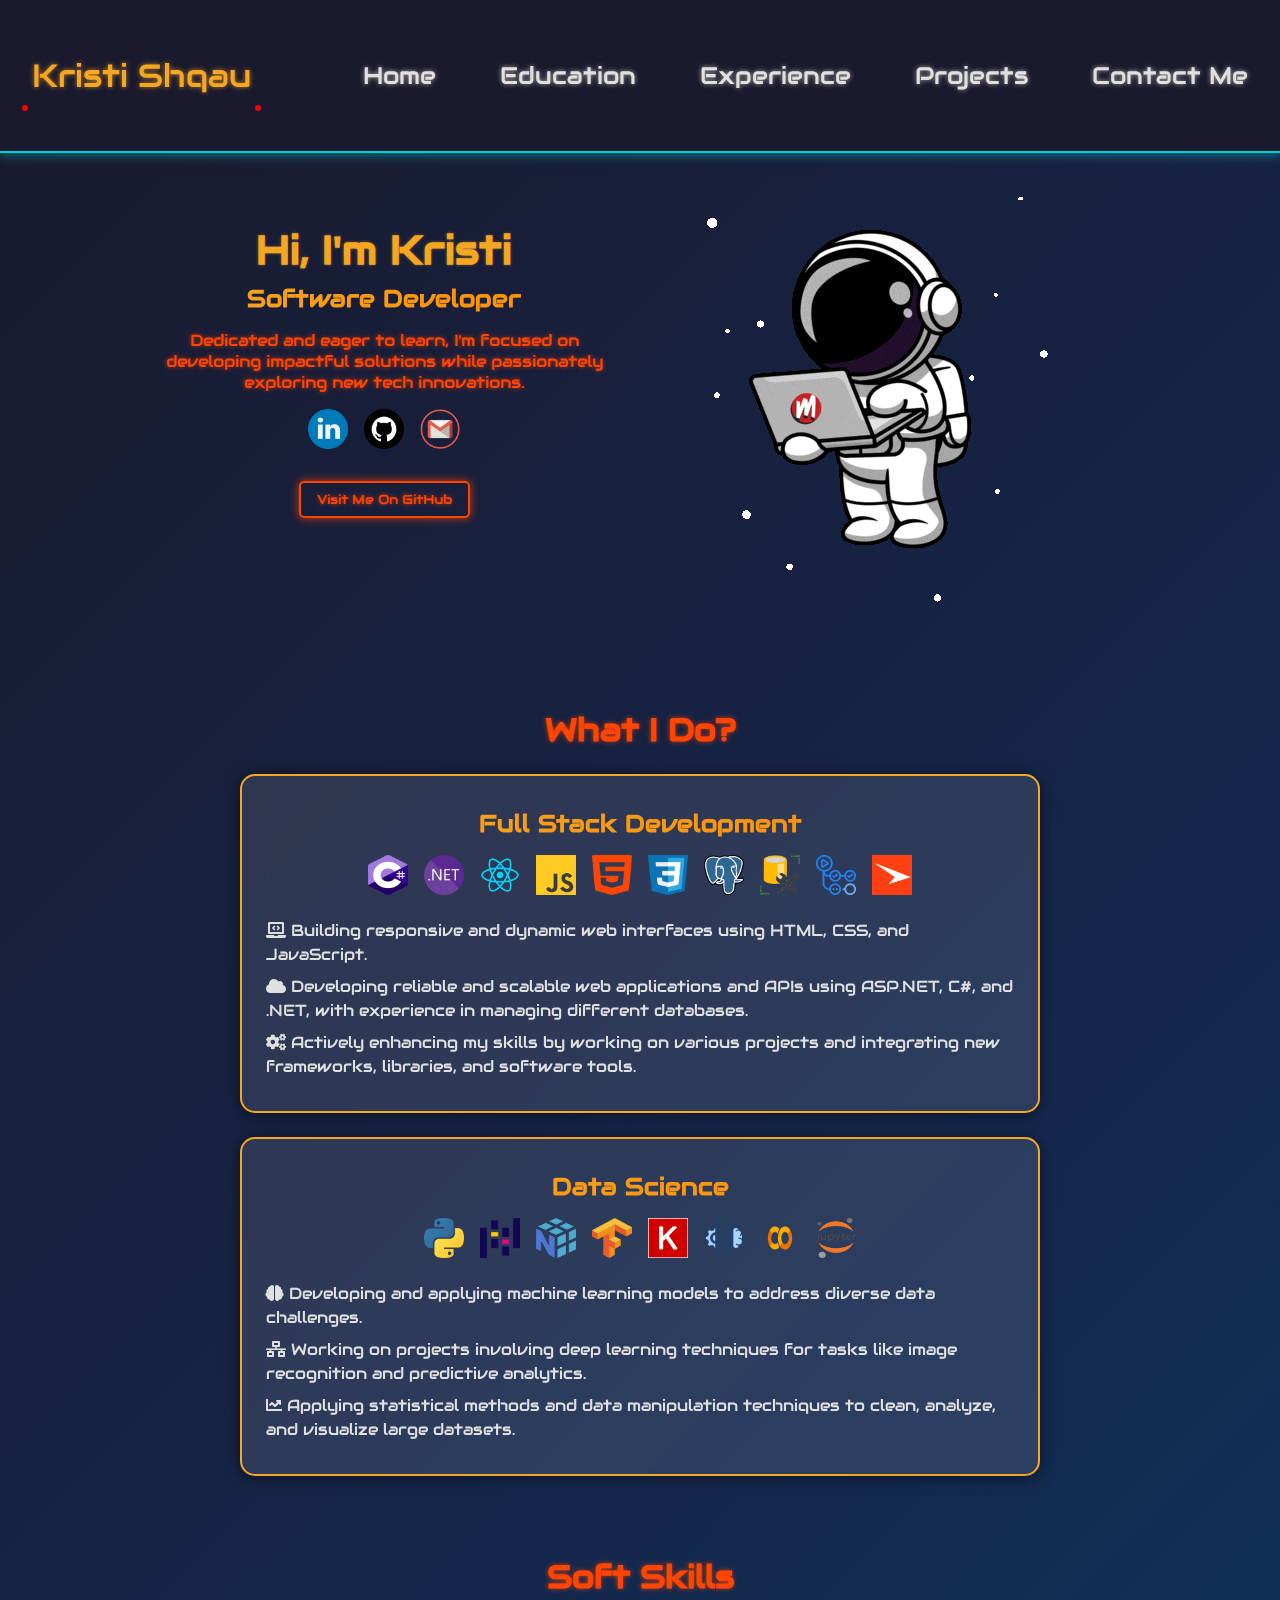
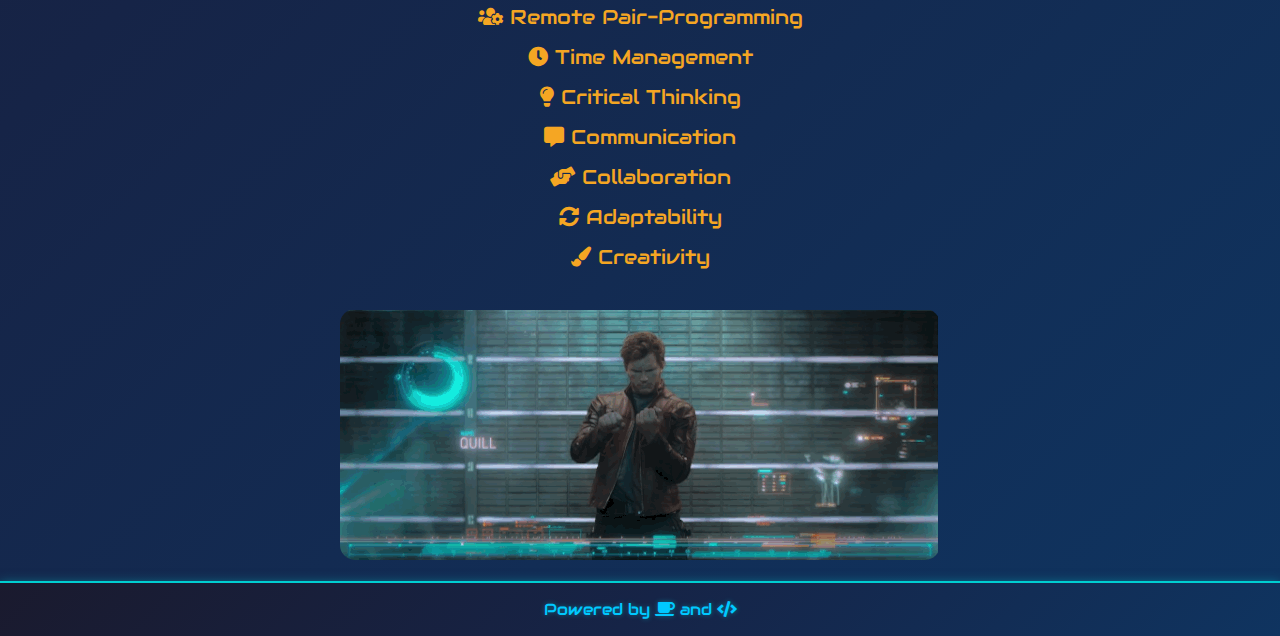
==== commit 37c2b228: "update files" ====
--- a/index.html
+++ b/index.html
@@ -9,6 +9,7 @@
     <link rel="stylesheet" href="../css/style.css" />
     <link rel="stylesheet" href="../css/mediaqueries.css" />
     <link rel="stylesheet" href="../css/index.css" />
+    <link href="https://cdnjs.cloudflare.com/ajax/libs/font-awesome/5.15.4/css/all.min.css" rel="stylesheet">
 </head>
 <body>
     <nav id="desktop-nav">
@@ -46,7 +47,7 @@
             <div class="intro-container">
                 <div class="intro-text">
                     <h1 class="title">Hi, I'm Kristi</h1>
-                    <h2 class="subtitle">Junior Software Developer</h2>
+                    <h2 class="subtitle">Software Developer</h2>
                     <p class="text">Dedicated and eager to learn, I'm focused on developing impactful solutions while passionately exploring new tech innovations.</p>
                     <div id="socials-container">
                         <img src="../assets/linkedin.png" alt="My LinkedIn profile" class="icon" onclick="window.open('https://linkedin.com/in/kristi-shqau');" />
@@ -64,6 +65,22 @@
                 <div class="service-section">
                 <h3 class="subtitle">Full Stack Development</h3>
                 <div class="skills-icons">
+                  <div class="skill-icon" data-skill="C#">
+                    <img src="../assets/csharp.png" alt="C#">
+                    <span class="skill-name">C#</span>
+                  </div>
+                  <div class="skill-icon" data-skill="DotNet">
+                    <img src="../assets/dotnet.png" alt="DotNet">
+                    <span class="skill-name">DotNet</span>
+                  </div>
+                  <div class="skill-icon" data-skill="React">
+                    <img src="../assets/react.png" alt="React">
+                    <span class="skill-name">React</span>
+                  </div>
+                  <div class="skill-icon" data-skill="JavaScript">
+                    <img src="../assets/javascript.png" alt="JavaScript">
+                    <span class="skill-name">JavaScript</span>
+                  </div>
                   <div class="skill-icon" data-skill="HTML">
                     <img src="../assets/html.png" alt="HTML">
                     <span class="skill-name">HTML</span>
@@ -71,18 +88,6 @@
                   <div class="skill-icon" data-skill="CSS">
                     <img src="../assets/css.png" alt="CSS">
                     <span class="skill-name">CSS</span>
-                  </div>
-                  <div class="skill-icon" data-skill="JavaScript">
-                    <img src="../assets/javascript.png" alt="JavaScript">
-                    <span class="skill-name">JavaScript</span>
-                  </div>
-                  <div class="skill-icon" data-skill="C#">
-                    <img src="../assets/csharp.png" alt="C#">
-                    <span class="skill-name">C#</span>
-                  </div>
-                  <div class="skill-icon" data-skill="DotNet">
-                    <img src="../assets/dotnet.png" alt="DotNet">
-                    <span class="skill-name">DotNet</span>
                   </div>
                   <div class="skill-icon" data-skill="PostgreSQL">
                     <img src="../assets/postgresql.png" alt="PostgreSQL">
@@ -102,9 +107,9 @@
                   </div>
                 </div>                
                 <ul class="services-list">
-                    <li>🚀 Building responsive and dynamic web interfaces using HTML, CSS, and JavaScript.</li>
-                    <li>🚀 Developing reliable and scalable web applications and APIs using ASP.NET, C#, and .NET, with experience in managing different databases.</li>
-                    <li>🚀 Actively enhancing my skills by working on various projects and integrating new frameworks, libraries and software tools.</li>
+                  <li><i class="fas fa-laptop-code"></i> Building responsive and dynamic web interfaces using HTML, CSS, and JavaScript.</li>
+                  <li><i class="fas fa-cloud"></i> Developing reliable and scalable web applications and APIs using ASP.NET, C#, and .NET, with experience in managing different databases.</li>
+                  <li><i class="fas fa-cogs"></i> Actively enhancing my skills by working on various projects and integrating new frameworks, libraries, and software tools.</li>
                 </ul>
                 </div>
                 <div class="service-section">
@@ -122,14 +127,6 @@
                     <img src="../assets/numpy.png" alt="NumPy">
                     <span class="skill-name">NumPy</span>
                   </div>
-                  <div class="skill-icon" data-skill="Google Colab">
-                    <img src="../assets/GoogleColab.png" alt="Google Colab">
-                    <span class="skill-name">Google Colab</span>
-                  </div>
-                  <div class="skill-icon" data-skill="Jupyter Notebook">
-                    <img src="../assets/jupyter.png" alt="Jupyter Notebook">
-                    <span class="skill-name">Jupyter Notebook</span>
-                  </div>
                   <div class="skill-icon" data-skill="TensorFlow">
                     <img src="../assets/tensorflow.png" alt="TensorFlow">
                     <span class="skill-name">TensorFlow</span>
@@ -142,25 +139,33 @@
                     <img src="../assets/deeplearning.png" alt="Deep Learning">
                     <span class="skill-name">Deep Learning</span>
                   </div>
+                  <div class="skill-icon" data-skill="Google Colab">
+                    <img src="../assets/GoogleColab.png" alt="Google Colab">
+                    <span class="skill-name">Google Colab</span>
+                  </div>
+                  <div class="skill-icon" data-skill="Jupyter Notebook">
+                    <img src="../assets/jupyter.png" alt="Jupyter Notebook">
+                    <span class="skill-name">Jupyter Notebook</span>
+                  </div>
                 </div>
                 <ul class="services-list">
-                    <li>🚀 Developing and applying machine learning models to address diverse data challenges.</li>
-                    <li>🚀 Working on projects involving deep learning techniques for tasks like image recognition and predictive analytics.</li>
-                    <li>🚀 Applying statistical methods and data manipulation techniques to clean, analyze, and visualize large datasets.</li>
-                </ul>
+                  <li><i class="fas fa-brain"></i> Developing and applying machine learning models to address diverse data challenges.</li>
+                  <li><i class="fas fa-network-wired"></i> Working on projects involving deep learning techniques for tasks like image recognition and predictive analytics.</li>
+                  <li><i class="fas fa-chart-line"></i> Applying statistical methods and data manipulation techniques to clean, analyze, and visualize large datasets.</li>
+                </ul>                
                 </div>
             </div>
             <div class="soft-skills-container">
               <div class="soft-skills-text">
                 <h2 class="section-title">Soft Skills</h2>
                 <ul class="skills-list">
-                  <li><span class="emoji">🚀</span> Remote Pair-Programming</li>
-                  <li><span class="emoji">🚀</span> Time Management</li>
-                  <li><span class="emoji">🚀</span> Critical Thinking</li>
-                  <li><span class="emoji">🚀</span> Communication</li>
-                  <li><span class="emoji">🚀</span> Collaboration</li>
-                  <li><span class="emoji">🚀</span> Adaptability</li>
-                  <li><span class="emoji">🚀</span> Creativity</li>
+                  <li><i class="fas fa-users-cog"></i> Remote Pair-Programming</li>
+                  <li><i class="fas fa-clock"></i> Time Management</li>
+                  <li><i class="fas fa-lightbulb"></i> Critical Thinking</li>
+                  <li><i class="fas fa-comment-alt"></i> Communication</li>
+                  <li><i class="fas fa-hands-helping"></i> Collaboration</li>
+                  <li><i class="fas fa-sync-alt"></i> Adaptability</li>
+                  <li><i class="fas fa-paint-brush"></i> Creativity</li>
                 </ul>
               </div>
               <div class="soft-skills-pic">
@@ -171,7 +176,7 @@
     </main>
 
     <footer class="footer">
-      Powered by ☕ and code
+      Powered by <i class="fas fa-coffee"></i> and <i class="fas fa-code"></i>
     </footer>
 
     <script src="../js/script.js"></script>
--- a/css/style.css
+++ b/css/style.css
@@ -332,7 +332,7 @@
 
 footer {
   font-family: 'Audiowide', sans-serif;
-  color: #FF4500;
+  color: #00c8ff;
   position: flex; 
   left: 0;
   bottom: 0;
@@ -341,7 +341,7 @@
   padding: 1rem;
   text-align: center;
   z-index: 100; 
-  text-shadow: 0 0 5px rgba(255, 69, 0, 0.7);
+  text-shadow: 0 0 5px rgba(0, 247, 255, 0.361);
   border-top: 2px solid #00CED1;
   box-shadow: 0 2px 10px rgba(0, 206, 209, 0.5); 
 }
